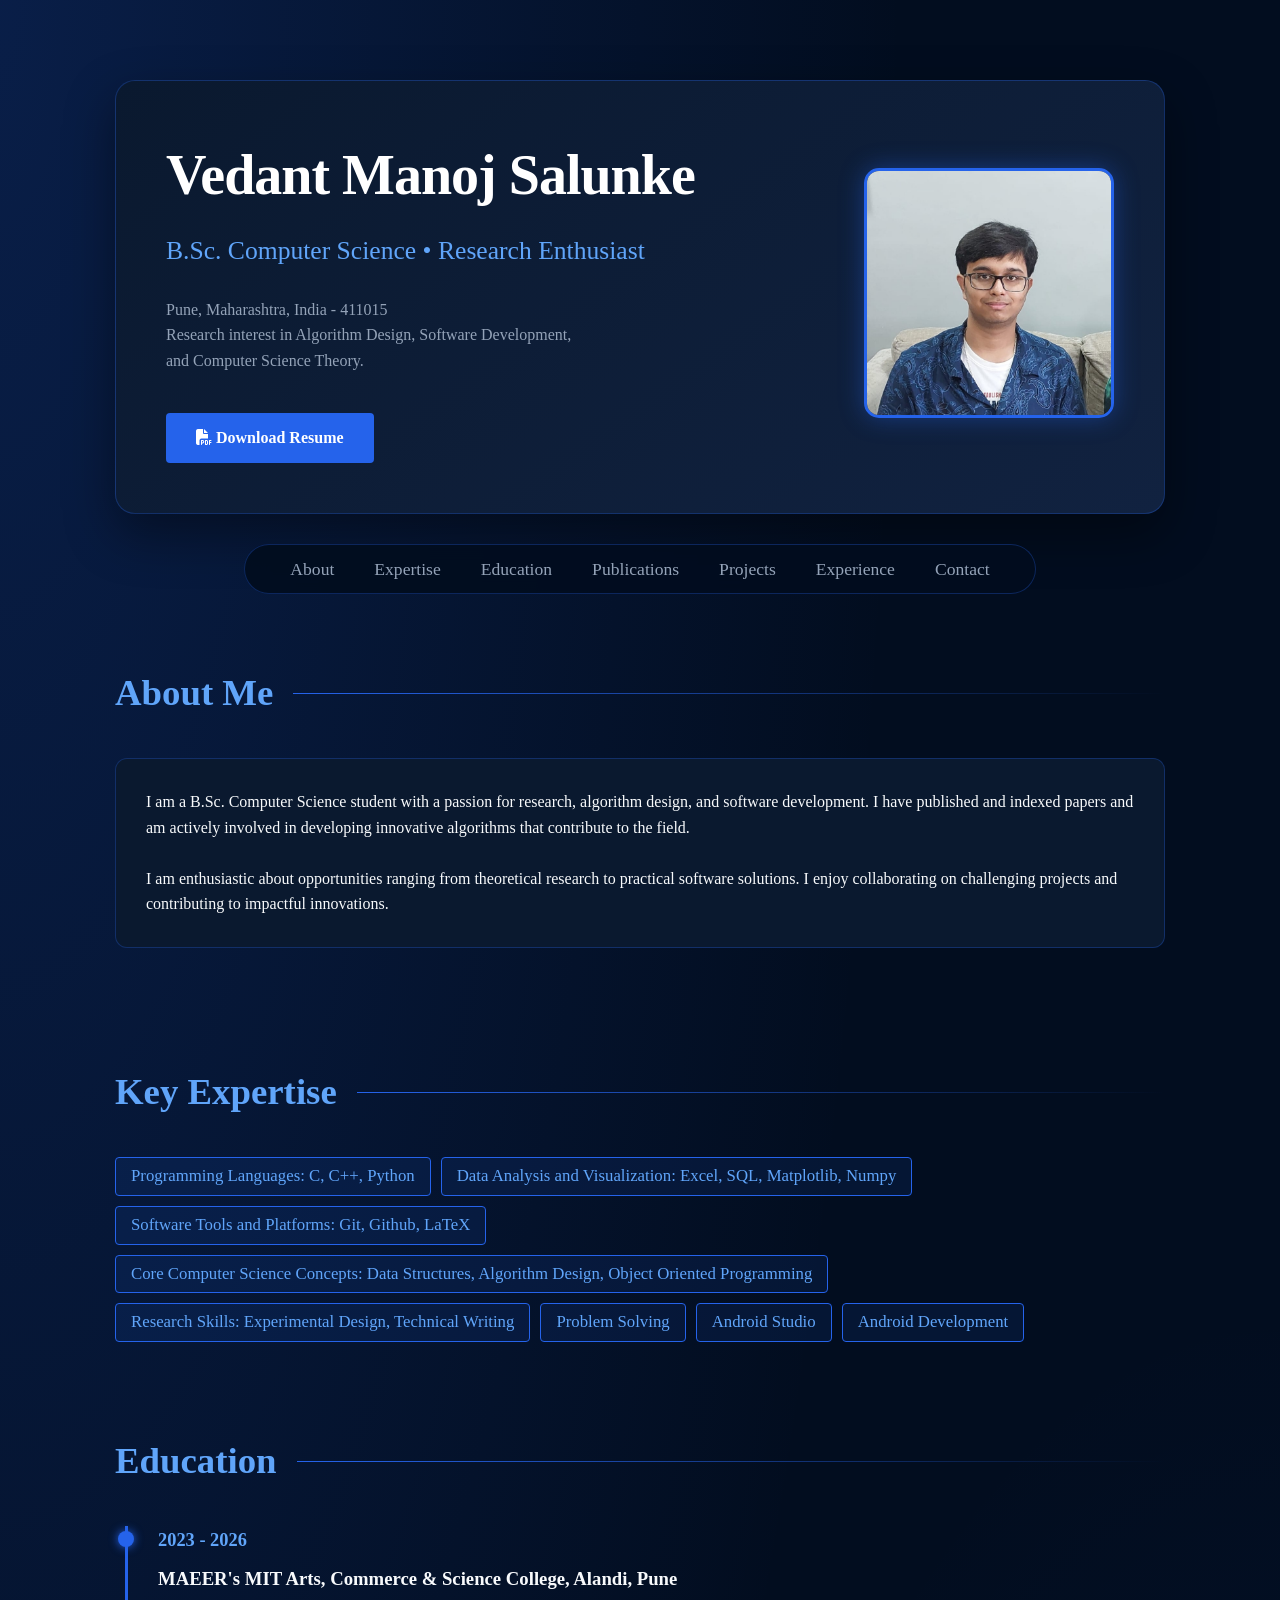
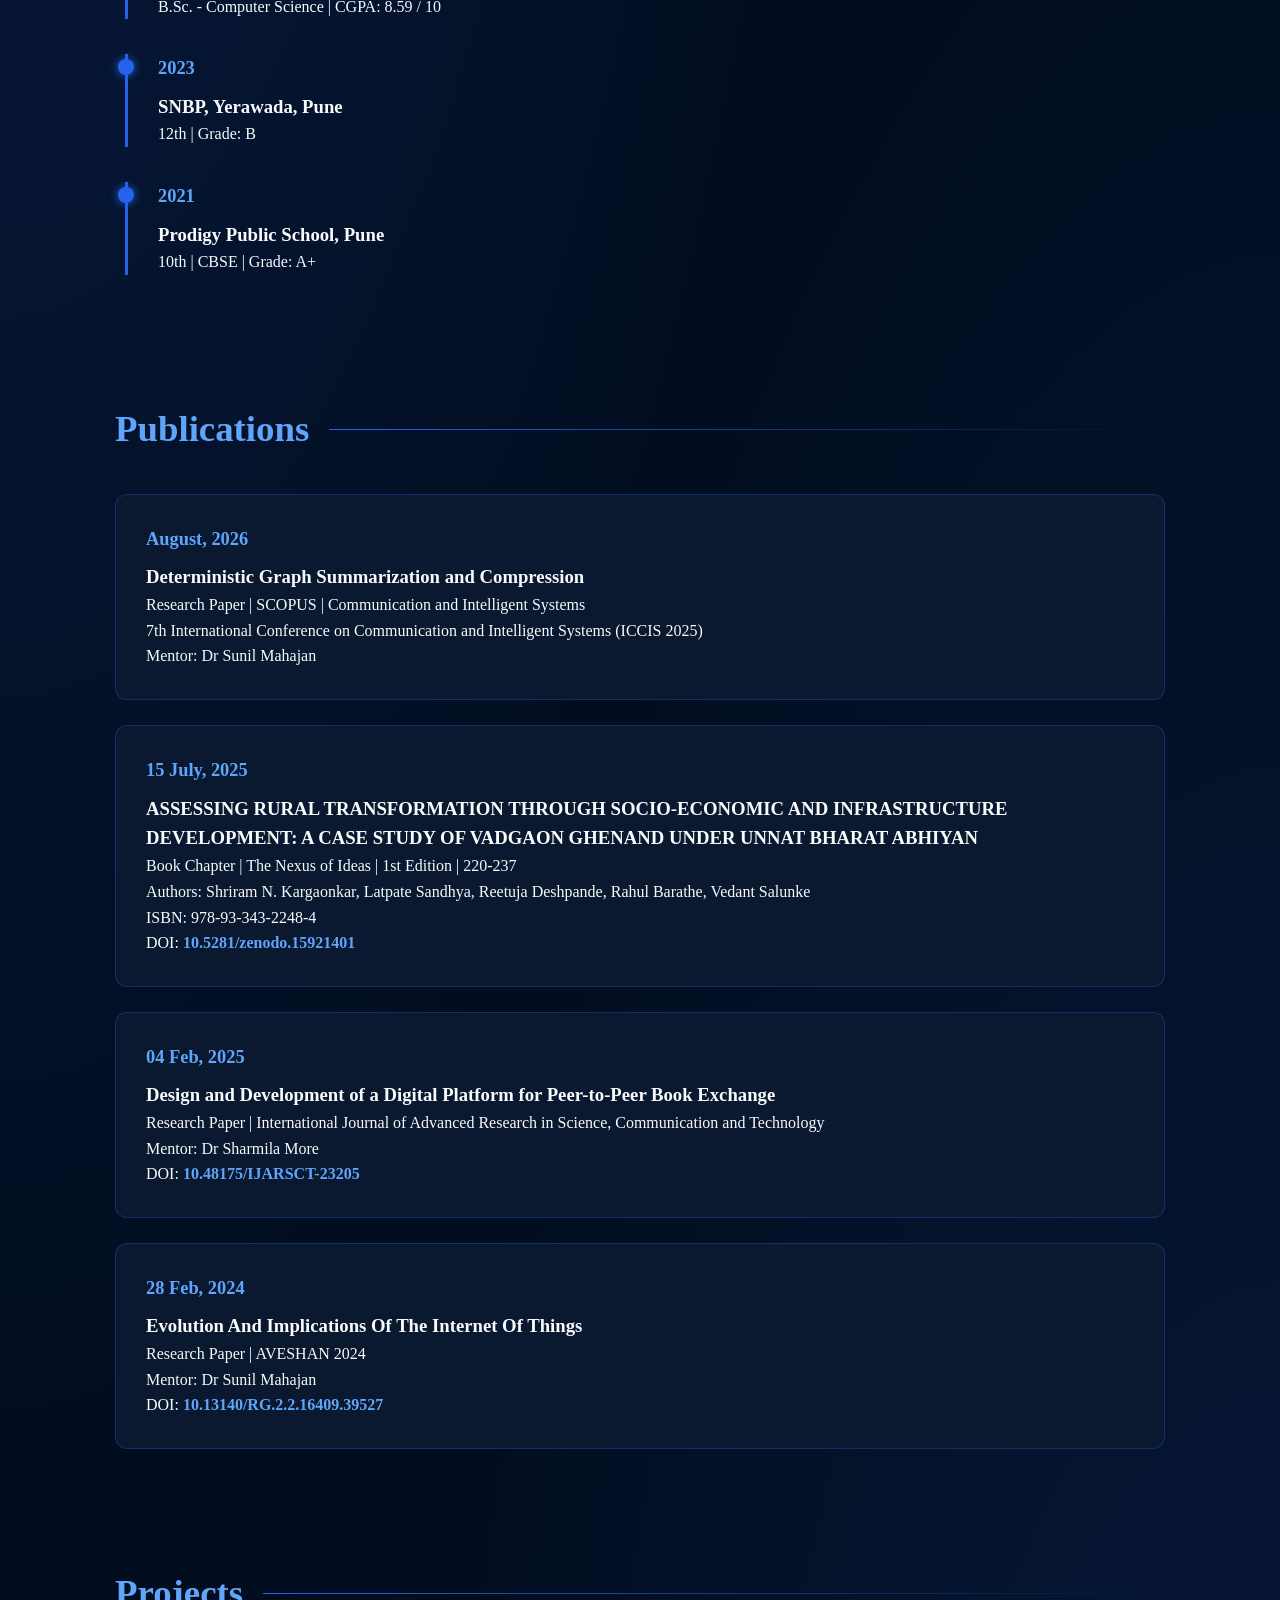
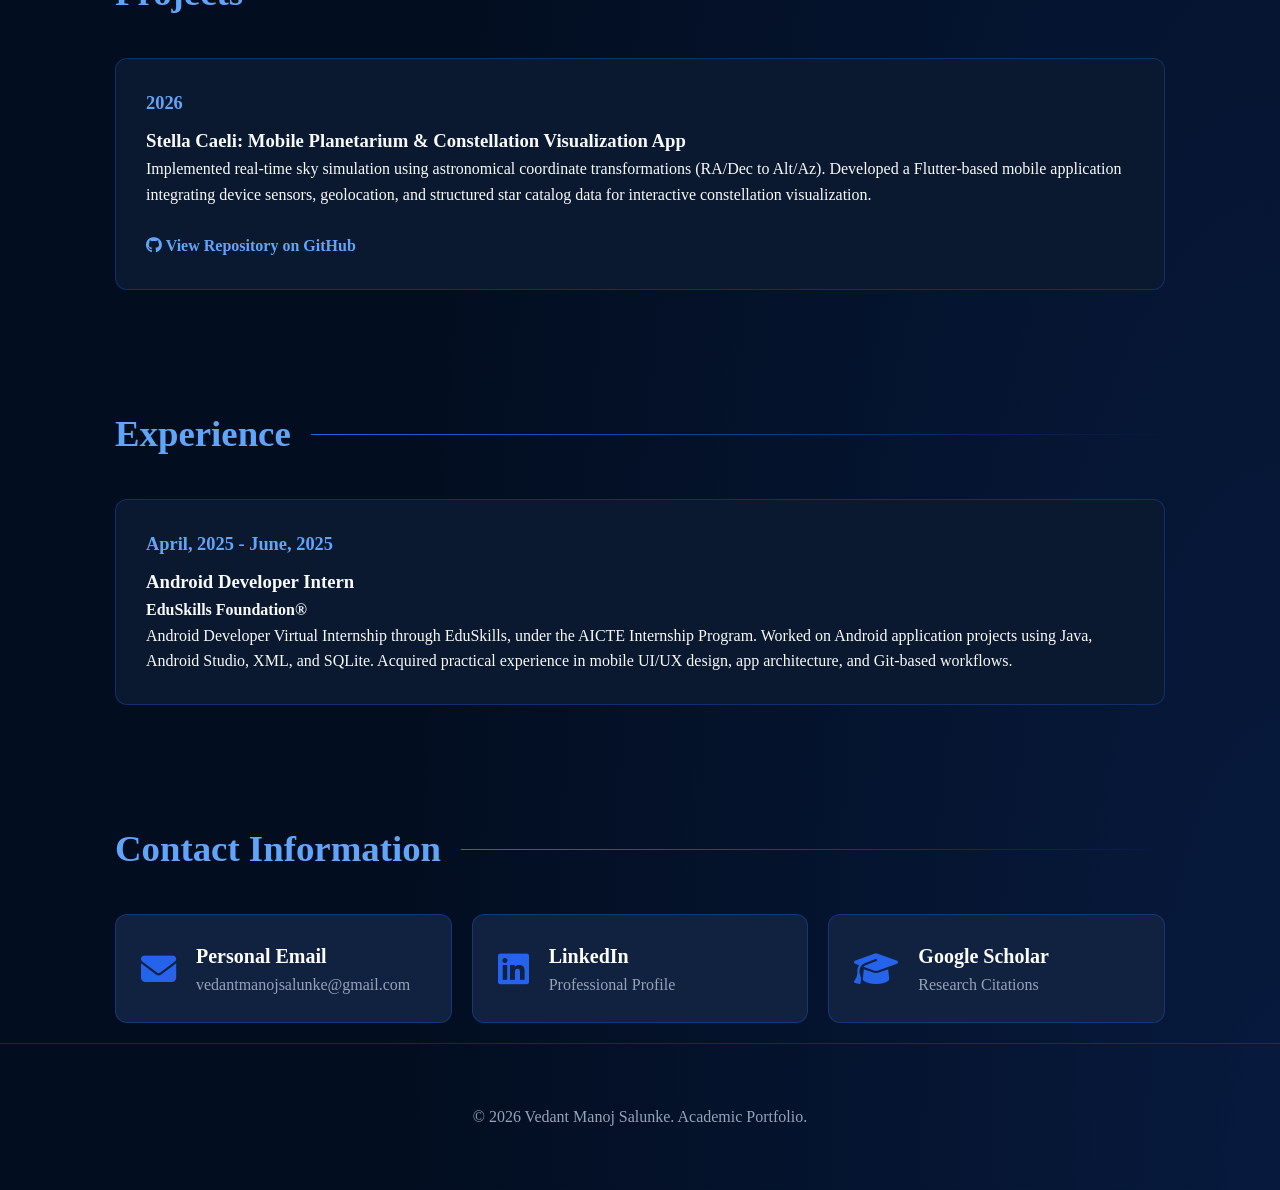
==== index.html @ 319f28e1 "Update index.html" ====
<!DOCTYPE html>
<html lang="en">
<head>
    <meta charset="UTF-8">
    <meta name="viewport" content="width=device-width, initial-scale=1.0">
    <title>Vedant Manoj Salunke - CV</title>
    <!-- Font Awesome -->
    <link rel="stylesheet" href="https://cdnjs.cloudflare.com/ajax/libs/font-awesome/6.4.0/css/all.min.css">
    <style>
        :root {
            /* Palette: Dark Blue Base with Cobalt Highlights */
            --dark-blue-base: #020d1f;
            --navy-surface: #0a192f;
            --cobalt-blue: #2563eb;
            --electric-blue: #60a5fa;
            --glass-border: rgba(37, 99, 235, 0.3);
            --text-light: #f8fafc;
            --text-dim: #94a3b8;
        }

        * {
            margin: 0;
            padding: 0;
            box-sizing: border-box;
            scroll-behavior: smooth;
        }

        body {
            background-color: var(--dark-blue-base);
            background-image: 
                radial-gradient(at 0% 0%, rgba(37, 99, 235, 0.2) 0px, transparent 50%),
                radial-gradient(at 100% 100%, rgba(37, 99, 235, 0.15) 0px, transparent 50%);
            color: var(--text-light);
            /* Times New Roman as requested */
            font-family: 'Times New Roman', Times, serif;
            line-height: 1.6;
        }

        .container {
            max-width: 1100px;
            margin: 0 auto;
            padding: 0 25px;
        }

        /* --- Header Section --- */
        header {
            padding: 80px 0 60px;
        }

        .header-content {
            display: flex;
            justify-content: space-between;
            align-items: center;
            gap: 40px;
            background: linear-gradient(145deg, #0a192f, #112240);
            padding: 50px;
            border-radius: 20px;
            border: 1px solid var(--glass-border);
            box-shadow: 0 20px 50px rgba(0, 0, 0, 0.4);
        }

        .profile-info { flex: 1.5; }
        
        /* Photo to the Right */
        .profile-photo { flex: 1; text-align: right; }

        .profile-photo img {
            width: 250px;
            height: 250px;
            border-radius: 15px;
            object-fit: cover;
            border: 3px solid var(--cobalt-blue);
            box-shadow: 0 0 25px rgba(37, 99, 235, 0.4);
            transition: transform 0.4s ease;
        }

        .profile-photo:hover img {
            transform: scale(1.03);
            border-color: var(--electric-blue);
        }

        h1 {
            font-size: 3.5rem;
            margin-bottom: 10px;
            color: #fff;
            letter-spacing: -1px;
        }

        .tagline {
            font-size: 1.6rem;
            color: var(--electric-blue);
            margin-bottom: 25px;
        }

        /* --- Navigation --- */
        nav {
            position: sticky;
            top: 20px;
            z-index: 1000;
            text-align: center;
            margin-top: -30px;
        }

        nav ul {
            display: inline-flex;
            background: rgba(2, 13, 31, 0.95);
            backdrop-filter: blur(12px);
            padding: 10px 30px;
            border-radius: 50px;
            list-style: none;
            gap: 10px;
            border: 1px solid var(--glass-border);
        }

        nav ul li a {
            text-decoration: none;
            color: var(--text-dim);
            padding: 8px 15px;
            border-radius: 25px;
            font-size: 1.1rem;
            transition: 0.3s;
        }

        nav ul li a:hover, nav ul li a.active {
            color: white;
            background: var(--cobalt-blue);
        }

        /* --- Sections --- */
        section {
            padding: 70px 0 20px;
        }

        h2 {
            font-size: 2.3rem;
            margin-bottom: 35px;
            color: var(--electric-blue);
            display: flex;
            align-items: center;
            gap: 20px;
        }

        h2::after {
            content: "";
            height: 1px;
            background: linear-gradient(to right, var(--cobalt-blue), transparent);
            flex-grow: 1;
        }

        .card {
            background: var(--navy-surface);
            border: 1px solid var(--glass-border);
            padding: 30px;
            border-radius: 12px;
            margin-bottom: 25px;
            transition: 0.3s;
        }

        .card:hover {
            border-color: var(--electric-blue);
            background: #112240;
        }

        /* --- Skill Chips --- */
        .skills-grid {
            display: flex;
            flex-wrap: wrap;
            gap: 10px;
        }

        .skill-chip {
            background: rgba(37, 99, 235, 0.1);
            border: 1px solid var(--cobalt-blue);
            color: var(--electric-blue);
            padding: 5px 15px;
            border-radius: 4px;
            font-size: 1.05rem;
        }

        /* --- Education/Experience --- */
        .timeline-item {
            border-left: 3px solid var(--cobalt-blue);
            margin-left: 10px;
            padding-left: 30px;
            position: relative;
            margin-bottom: 35px;
        }

        .timeline-item::before {
            content: "";
            position: absolute;
            left: -10px;
            top: 5px;
            width: 16px;
            height: 16px;
            background: var(--cobalt-blue);
            border-radius: 50%;
            box-shadow: 0 0 10px var(--cobalt-blue);
        }

        .date-badge {
            color: var(--electric-blue);
            font-weight: bold;
            font-size: 1.15rem;
            margin-bottom: 8px;
            display: block;
        }

        /* --- Contact Blocks --- */
        .contact-grid {
            display: grid;
            grid-template-columns: repeat(auto-fit, minmax(300px, 1fr));
            gap: 20px;
            margin-top: 20px;
        }

        .contact-card {
            background: #112240;
            border: 1px solid var(--glass-border);
            padding: 25px;
            border-radius: 12px;
            display: flex;
            align-items: center;
            gap: 20px;
            text-decoration: none;
            transition: 0.3s;
        }

        .contact-card:hover {
            transform: translateY(-5px);
            border-color: var(--electric-blue);
            background: #1d2d50;
            box-shadow: 0 10px 20px rgba(0,0,0,0.3);
        }

        .contact-card i {
            font-size: 2.2rem;
            color: var(--cobalt-blue);
        }

        .contact-card strong {
            display: block;
            color: #fff;
            font-size: 1.25rem;
        }

        .contact-card span {
            color: var(--text-dim);
            font-size: 1rem;
        }

        .download-btn {
            background: var(--cobalt-blue);
            color: white;
            padding: 12px 30px;
            text-decoration: none;
            font-weight: bold;
            border-radius: 4px;
            display: inline-block;
            margin-top: 20px;
            transition: 0.3s;
        }

        .download-btn:hover {
            background: var(--electric-blue);
            transform: translateY(-2px);
        }

        .link-text {
            color: var(--electric-blue);
            text-decoration: none;
            font-weight: bold;
        }

        .link-text:hover { text-decoration: underline; }

        @media (max-width: 850px) {
            .header-content { flex-direction: column; text-align: center; padding: 30px; }
            .profile-photo { text-align: center; order: -1; }
            h1 { font-size: 2.8rem; }
            nav ul { flex-wrap: wrap; justify-content: center; border-radius: 20px; }
        }
    </style>
</head>
<body>

    <div class="container">
        <header id="top">
            <div class="header-content">
                <div class="profile-info">
                    <h1>Vedant Manoj Salunke</h1>
                    <p class="tagline">B.Sc. Computer Science • Research Enthusiast</p>
                    <p style="color: var(--text-dim); margin-bottom: 20px;">
                        Pune, Maharashtra, India - 411015<br>
                        Research interest in Algorithm Design, Software Development, <br>
                        and Computer Science Theory.
                    </p>
                    <a href="MyResume.pdf" class="download-btn" download>
                        <i class="fa-solid fa-file-pdf"></i> Download Resume
                    </a>
                </div>
                <div class="profile-photo">
                    <img src="profile.jpg" alt="Vedant Manoj Salunke">
                </div>
            </div>
        </header>
    </div>

    <nav>
        <ul>
            <li><a href="#about">About</a></li>
            <li><a href="#expertise">Expertise</a></li>
            <li><a href="#education">Education</a></li>
            <li><a href="#publications">Publications</a></li>
            <li><a href="#projects">Projects</a></li>
            <li><a href="#experience">Experience</a></li>
            <li><a href="#contact">Contact</a></li>
        </ul>
    </nav>

    <div class="container">
        <!-- About -->
        <section id="about">
            <h2>About Me</h2>
            <div class="card">
                <p>I am a B.Sc. Computer Science student with a passion for research, algorithm design, and software development. I have published and indexed papers and am actively involved in developing innovative algorithms that contribute to the field.</p> 
                <br>
                <p>I am enthusiastic about opportunities ranging from theoretical research to practical software solutions. I enjoy collaborating on challenging projects and contributing to impactful innovations.</p>
            </div>
        </section>

        <!-- Expertise -->
        <section id="expertise">
            <h2>Key Expertise</h2>
            <div class="skills-grid">
                <span class="skill-chip">Programming Languages: C, C++, Python</span>
                <span class="skill-chip">Data Analysis and Visualization: Excel, SQL, Matplotlib, Numpy</span>
                <span class="skill-chip">Software Tools and Platforms: Git, Github, LaTeX</span>
                <span class="skill-chip">Core Computer Science Concepts: Data Structures, Algorithm Design, Object Oriented Programming</span>
                <span class="skill-chip">Research Skills: Experimental Design, Technical Writing</span>
                <span class="skill-chip">Problem Solving</span>
                <span class="skill-chip">Android Studio</span>
                <span class="skill-chip">Android Development</span>
            </div>
        </section>

        <!-- Education -->
        <section id="education">
            <h2>Education</h2>
            <div class="timeline-item">
                <span class="date-badge">2023 - 2026</span>
                <h3>MAEER's MIT Arts, Commerce & Science College, Alandi, Pune</h3>
                <p>B.Sc. - Computer Science | CGPA: 8.59 / 10</p>
            </div>
            <div class="timeline-item">
                <span class="date-badge">2023</span>
                <h3>SNBP, Yerawada, Pune</h3>
                <p>12th | Grade: B</p>
            </div>
            <div class="timeline-item">
                <span class="date-badge">2021</span>
                <h3>Prodigy Public School, Pune</h3>
                <p>10th | CBSE | Grade: A+</p>
            </div>
        </section>

        <!-- Publications -->
        <section id="publications">
            <h2>Publications</h2>
            <div class="card">
                <span class="date-badge">August, 2026</span>
                <h3>Deterministic Graph Summarization and Compression</h3>
                <p>Research Paper | SCOPUS | Communication and Intelligent Systems</p>
                <p>7th International Conference on Communication and Intelligent Systems (ICCIS 2025)</p>
                <p>Mentor: Dr Sunil Mahajan</p>
            </div>

            <div class="card">
                <span class="date-badge">15 July, 2025</span>
                <h3>ASSESSING RURAL TRANSFORMATION THROUGH SOCIO-ECONOMIC AND INFRASTRUCTURE DEVELOPMENT: A CASE STUDY OF VADGAON GHENAND UNDER UNNAT BHARAT ABHIYAN</h3>
                <p>Book Chapter | The Nexus of Ideas | 1st Edition | 220-237</p> 
                <p>Authors: Shriram N. Kargaonkar, Latpate Sandhya, Reetuja Deshpande, Rahul Barathe, Vedant Salunke</p>
                <p>ISBN: 978-93-343-2248-4</p>
                <p>DOI: <a href="https://zenodo.org/records/15921401" class="link-text">10.5281/zenodo.15921401</a></p>
            </div>

            <div class="card">
                <span class="date-badge">04 Feb, 2025</span>
                <h3>Design and Development of a Digital Platform for Peer-to-Peer Book Exchange</h3>
                <p>Research Paper | International Journal of Advanced Research in Science, Communication and Technology</p>
                <p>Mentor: Dr Sharmila More</p>
                <p>DOI: <a href="https://ijarsct.co.in/Paper23205.pdf" class="link-text">10.48175/IJARSCT-23205</a></p>
            </div>

            <div class="card">
                <span class="date-badge">28 Feb, 2024</span>
                <h3>Evolution And Implications Of The Internet Of Things</h3>
                <p>Research Paper | AVESHAN 2024</p> 
                <p>Mentor: Dr Sunil Mahajan</p>
                <p>DOI: <a href="https://doi.org/10.13140/RG.2.2.16409.39527" class="link-text" target="_blank">10.13140/RG.2.2.16409.39527</a></p>
            </div>
        </section>

        <!-- Projects -->
        <section id="projects">
            <h2>Projects</h2>
            <div class="card">
                <span class="date-badge">2026</span>
                <h3>Stella Caeli: Mobile Planetarium & Constellation Visualization App</h3>
                <p>Implemented real-time sky simulation using astronomical coordinate transformations (RA/Dec to Alt/Az). Developed a Flutter-based mobile application integrating device sensors, geolocation, and structured star catalog data for interactive constellation visualization.</p>
                <br>
                <a href="https://github.com/vedantms/stella_caeli/" class="link-text"><i class="fa-brands fa-github"></i> View Repository on GitHub</a>
            </div>
        </section>

        <!-- Experience -->
        <section id="experience">
            <h2>Experience</h2>
            <div class="card">
                <span class="date-badge">April, 2025 - June, 2025</span>
                <h3>Android Developer Intern</h3>
                <p><strong>EduSkills Foundation®</strong></p>
                <p>Android Developer Virtual Internship through EduSkills, under the AICTE Internship Program. Worked on Android application projects using Java, Android Studio, XML, and SQLite. Acquired practical experience in mobile UI/UX design, app architecture, and Git-based workflows.</p>
            </div>
        </section>

        <!-- Contact Blocks -->
        <section id="contact">
            <h2>Contact Information</h2>
            <div class="contact-grid">
                <a href="mailto:vedantmanojsalunke@gmail.com" class="contact-card">
                    <i class="fa-solid fa-envelope"></i>
                    <div>
                        <strong>Personal Email</strong>
                        <span>vedantmanojsalunke@gmail.com</span>
                    </div>
                </a>
                <a href="https://www.linkedin.com/public-profile/settings?lipi=urn%3Ali%3Apage%3Ad_flagship3_profile_self_edit_contact-info%3BxmWntUBGQhCq5uwYI2y6HQ%3D%3D" target="_blank" class="contact-card">
                    <i class="fa-brands fa-linkedin"></i>
                    <div>
                        <strong>LinkedIn</strong>
                        <span>Professional Profile</span>
                    </div>
                </a>
                <a href="https://scholar.google.com/citations?hl=en&user=ffXxv1EAAAAJ" target="_blank" class="contact-card">
                    <i class="fa-solid fa-graduation-cap"></i>
                    <div>
                        <strong>Google Scholar</strong>
                        <span>Research Citations</span>
                    </div>
                </a>
            </div>
        </section>
    </div>

    <footer style="text-align: center; padding: 60px 0; border-top: 1px solid var(--glass-border); color: var(--text-dim);">
        <p>&copy; 2026 Vedant Manoj Salunke. Academic Portfolio.</p>
    </footer>

    <script>
        const sections = document.querySelectorAll('section, header');
        const navLinks = document.querySelectorAll('nav ul li a');
        
        window.addEventListener('scroll', () => {
            let current = '';
            sections.forEach(section => {
                const sectionTop = section.offsetTop;
                if (pageYOffset >= (sectionTop - 200)) {
                    current = section.getAttribute('id');
                }
            });
            
            navLinks.forEach(link => {
                link.classList.remove('active');
                if (link.getAttribute('href').substring(1) === current) {
                    link.classList.add('active');
                }
            });
        });
    </script>
</body>
</html>
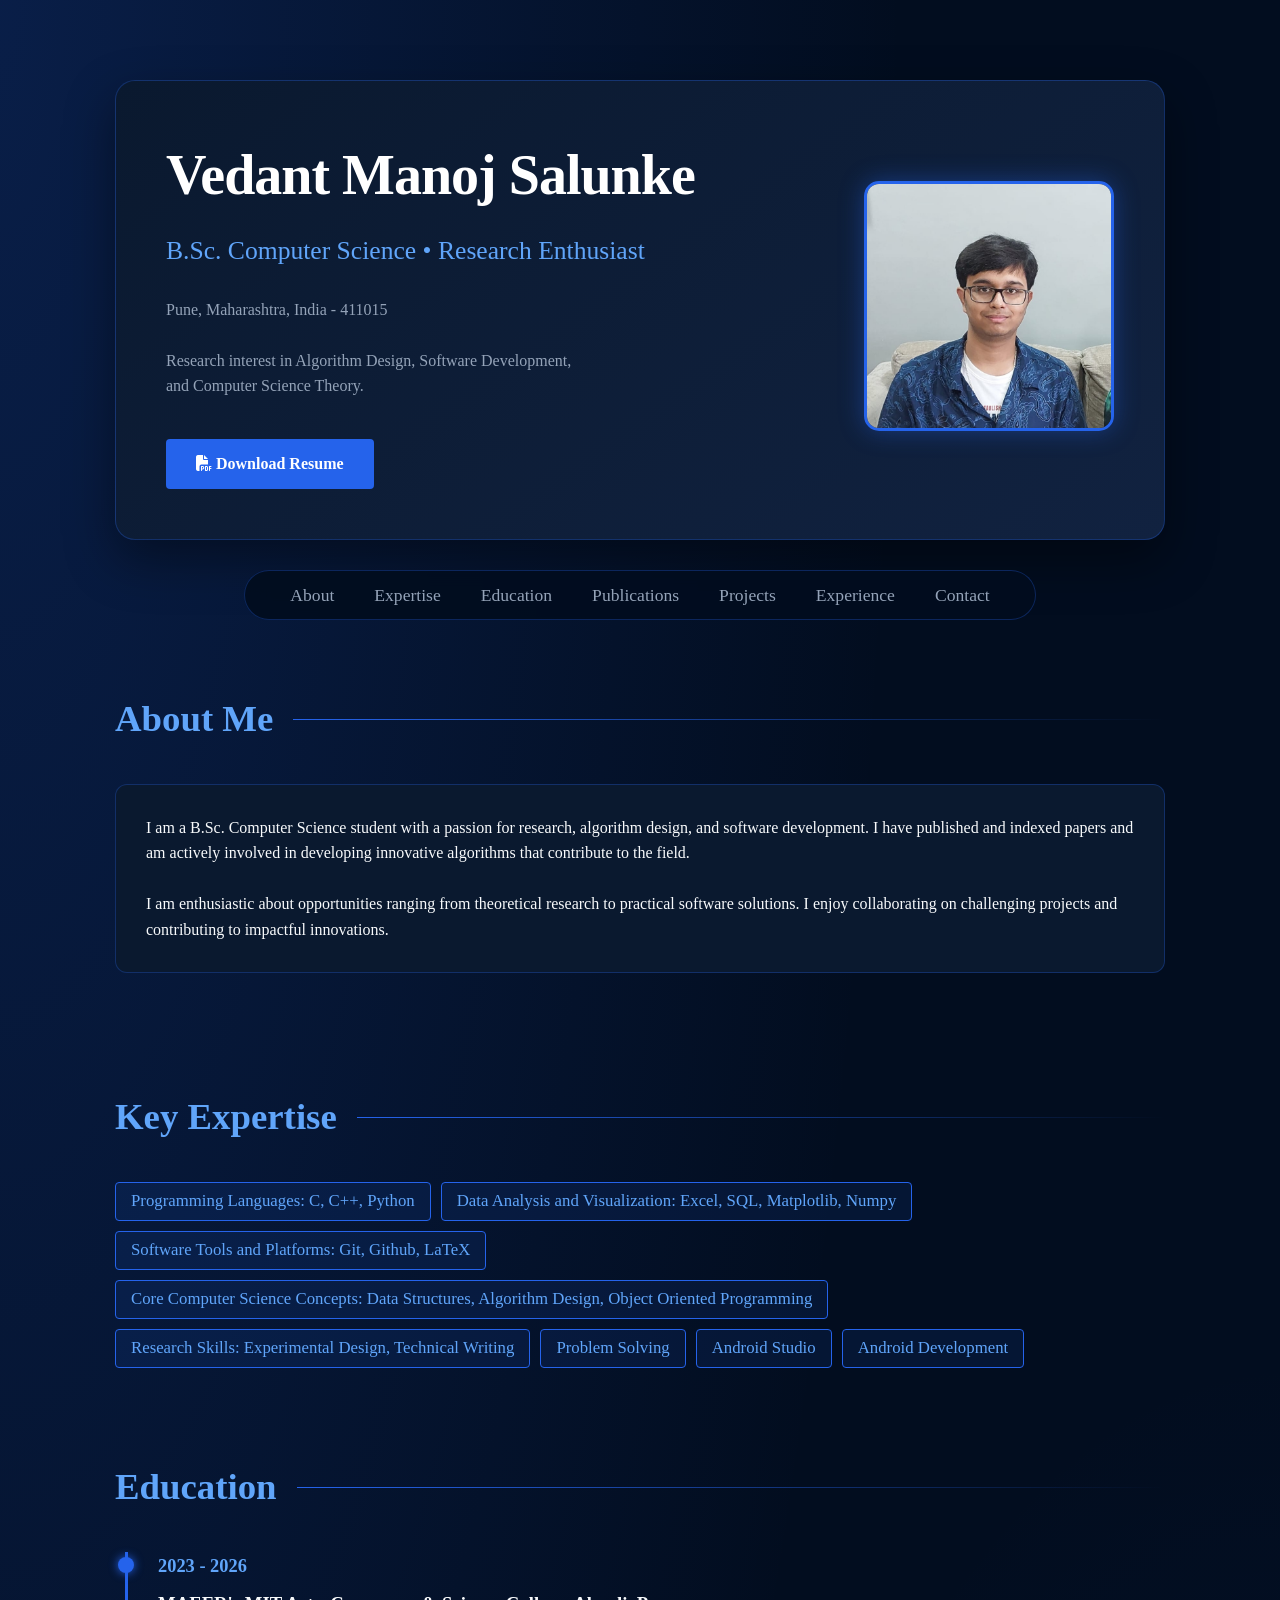
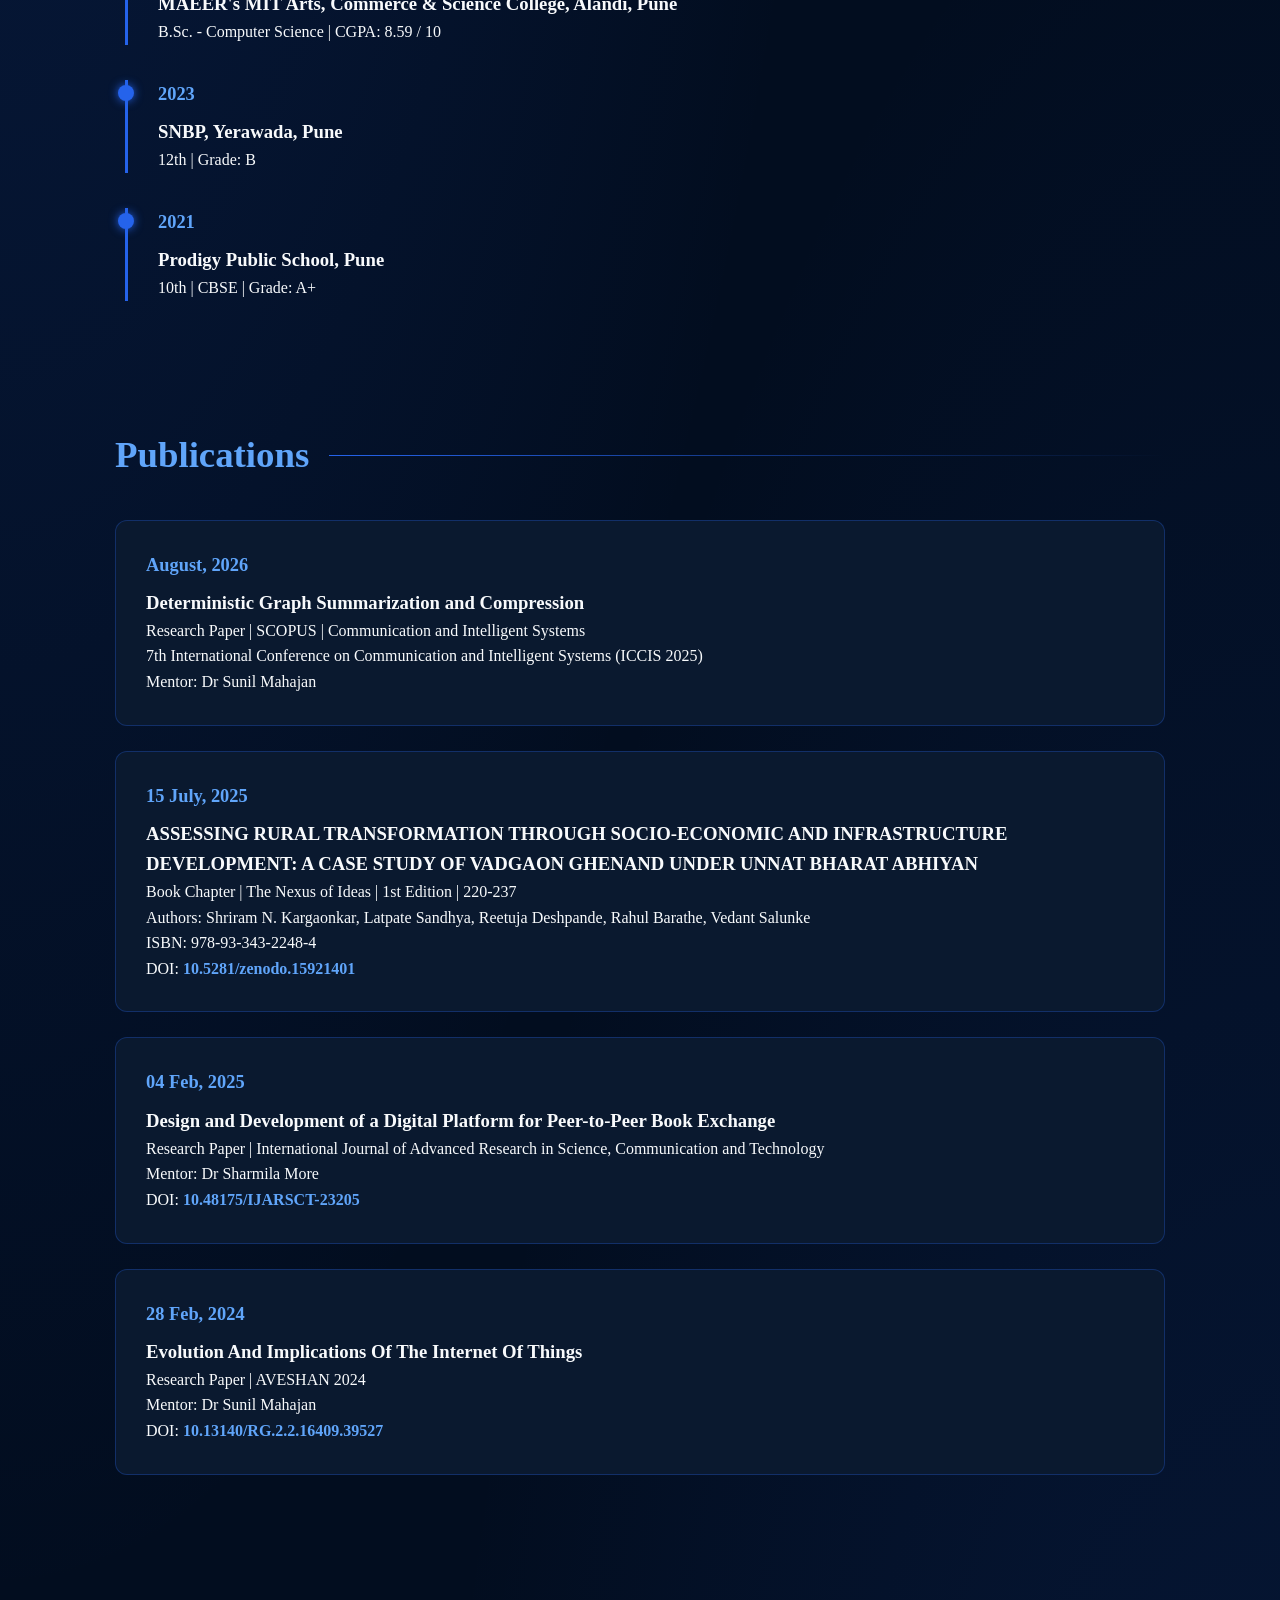
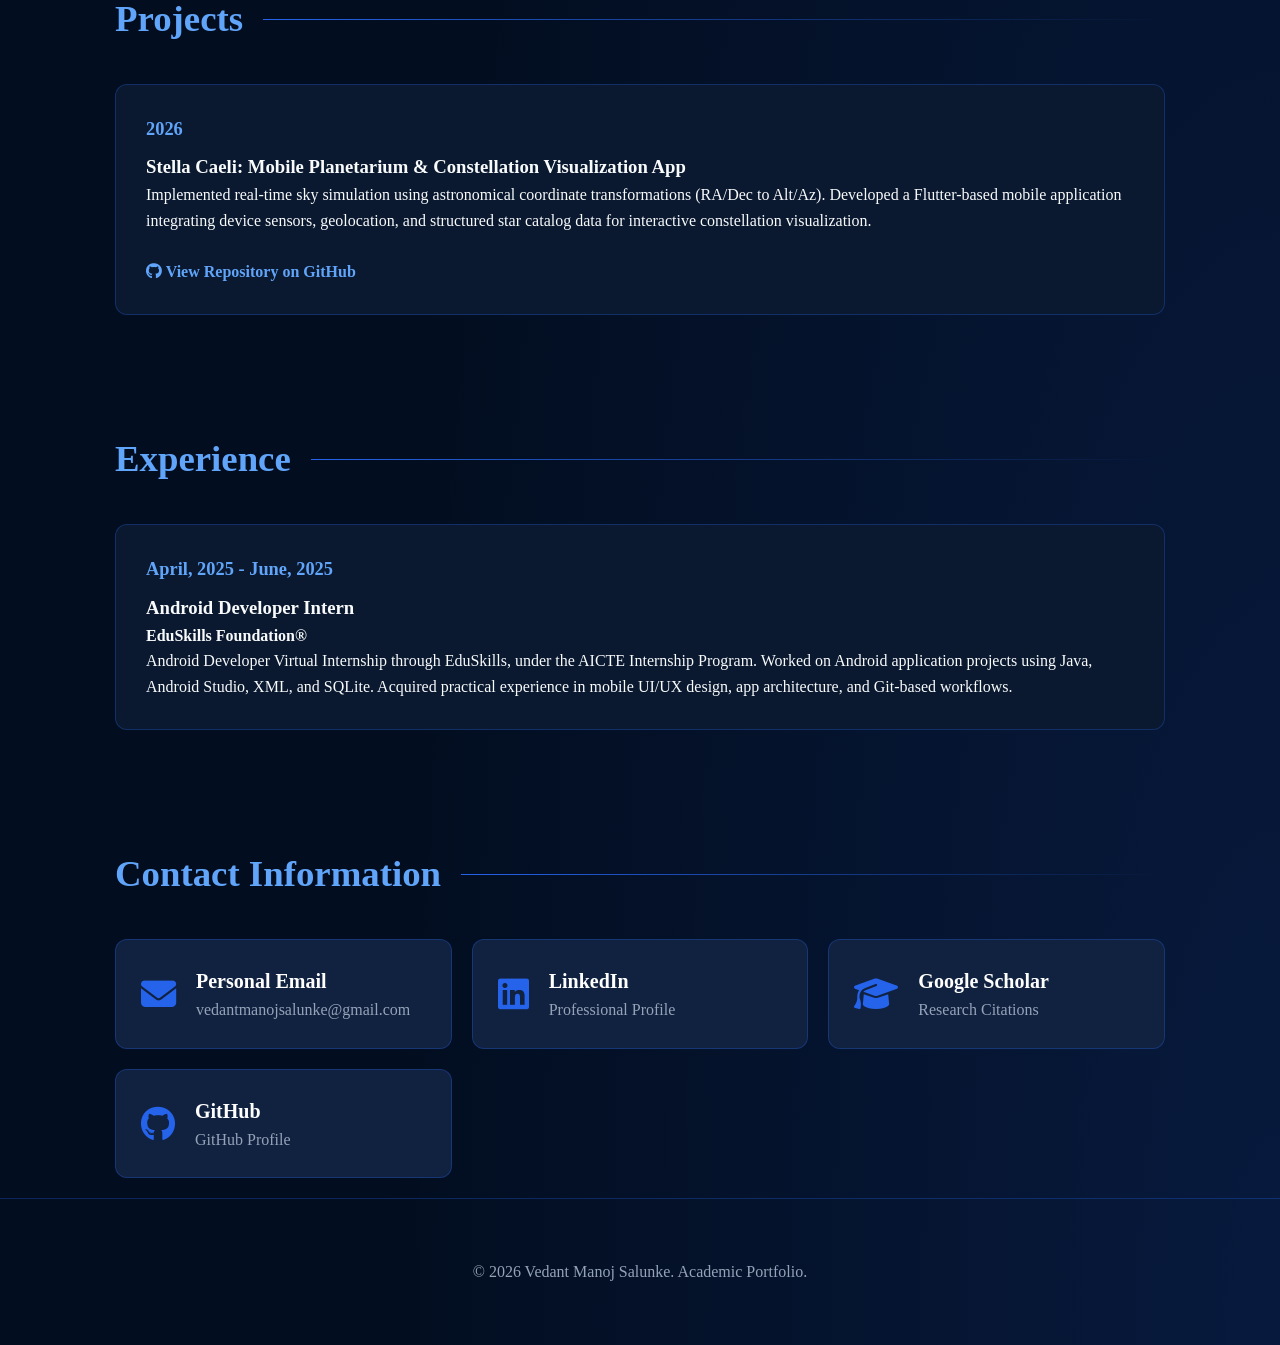
==== commit 24b78907: "Update index.html" ====
--- a/index.html
+++ b/index.html
@@ -291,7 +291,7 @@
                     <h1>Vedant Manoj Salunke</h1>
                     <p class="tagline">B.Sc. Computer Science • Research Enthusiast</p>
                     <p style="color: var(--text-dim); margin-bottom: 20px;">
-                        Pune, Maharashtra, India - 411015<br>
+                        Pune, Maharashtra, India - 411015 <br> <br>
                         Research interest in Algorithm Design, Software Development, <br>
                         and Computer Science Theory.
                     </p>
@@ -449,6 +449,13 @@
                         <span>Research Citations</span>
                     </div>
                 </a>
+                <a href="https://github.com/vedantms" target="_blank" class="contact-card">
+                    <i class="fa-brands fa-github"></i>
+                    <div>
+                        <strong>GitHub</strong>
+                        <span>GitHub Profile</span>
+                    </div>
+                </a>
             </div>
         </section>
     </div>
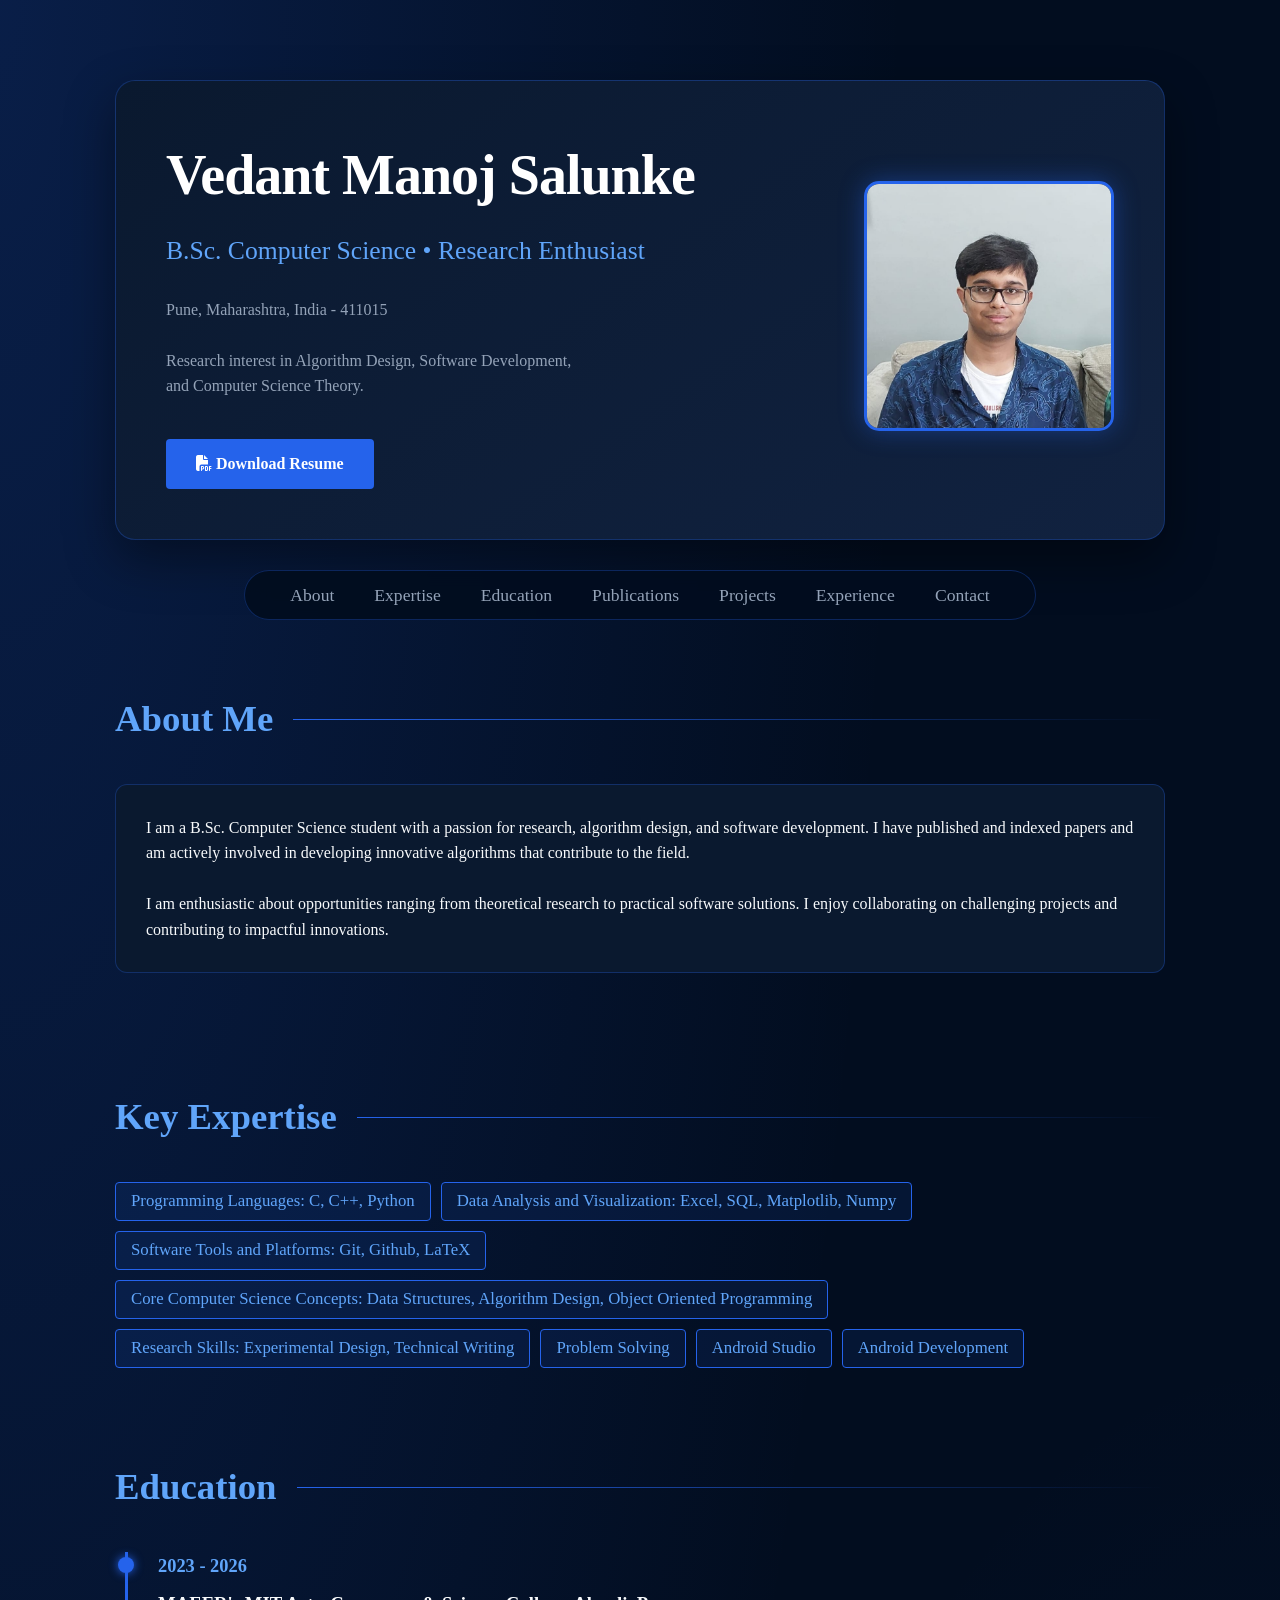
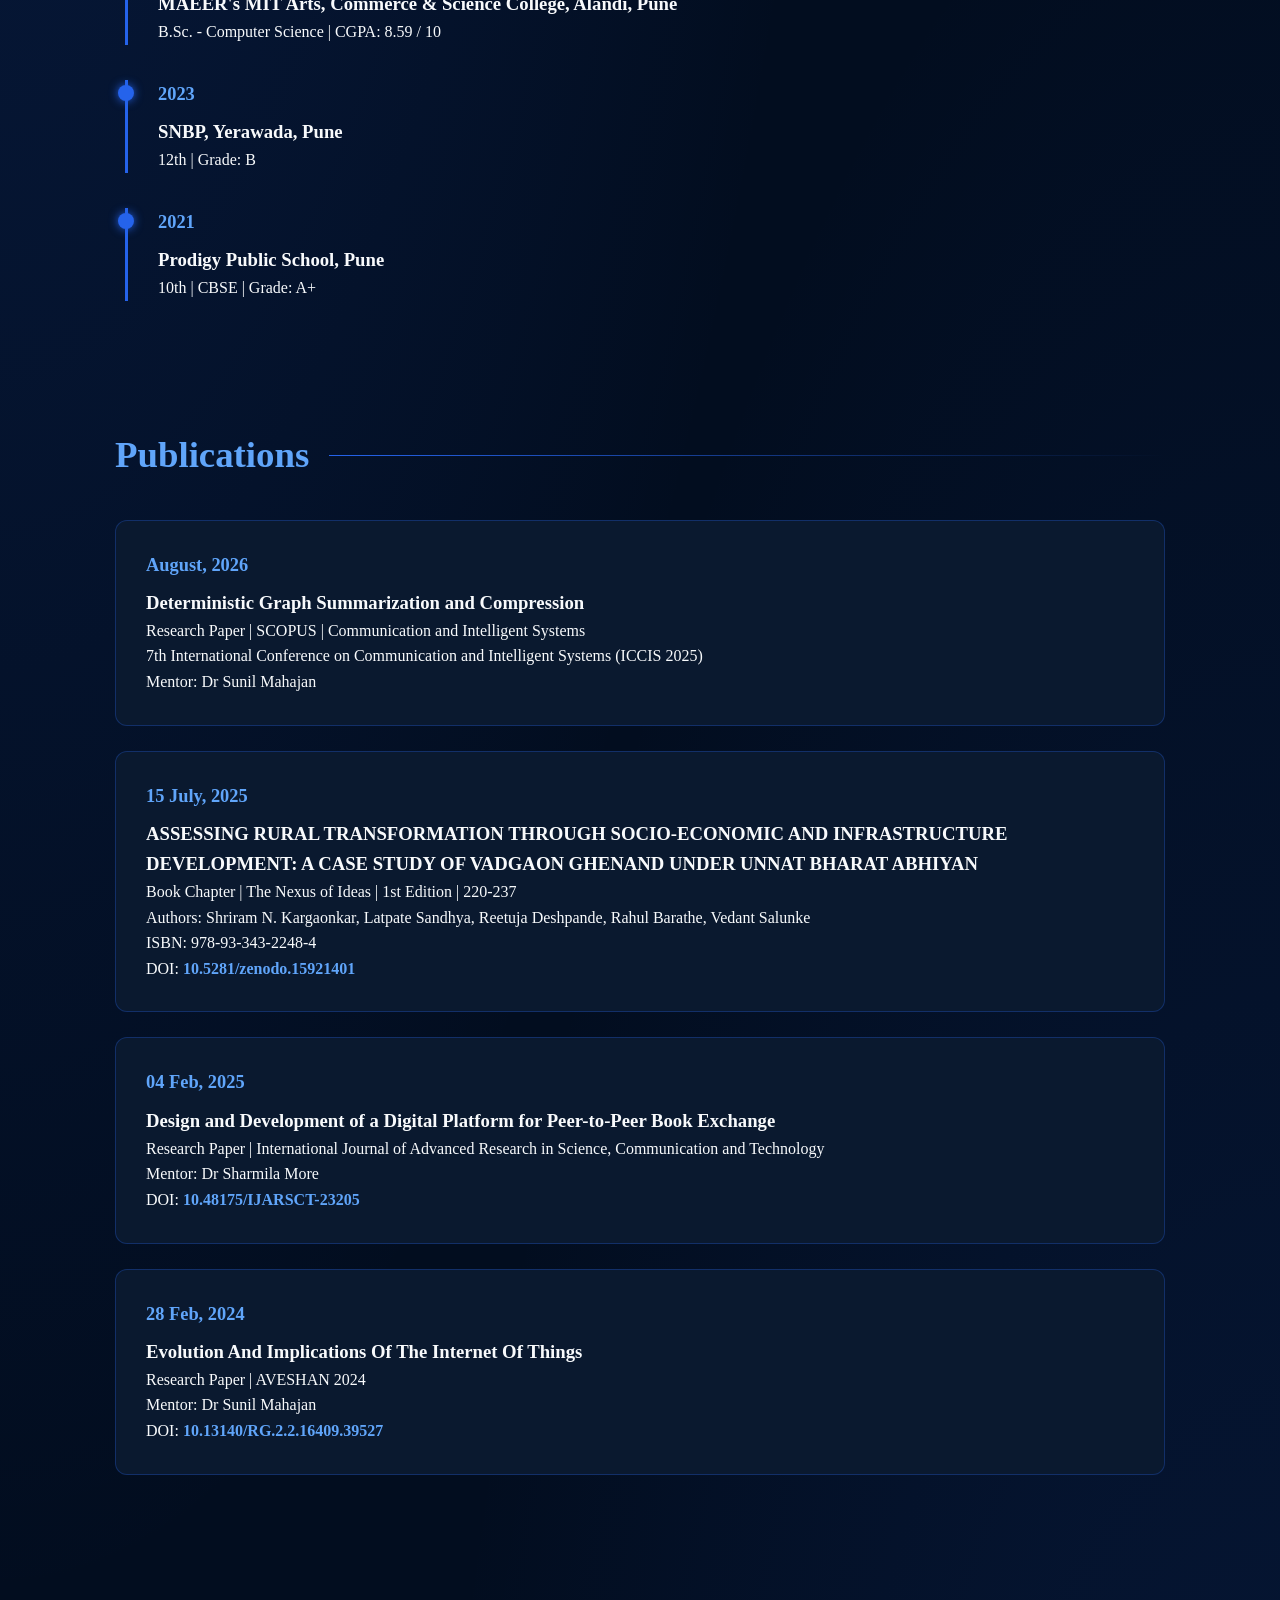
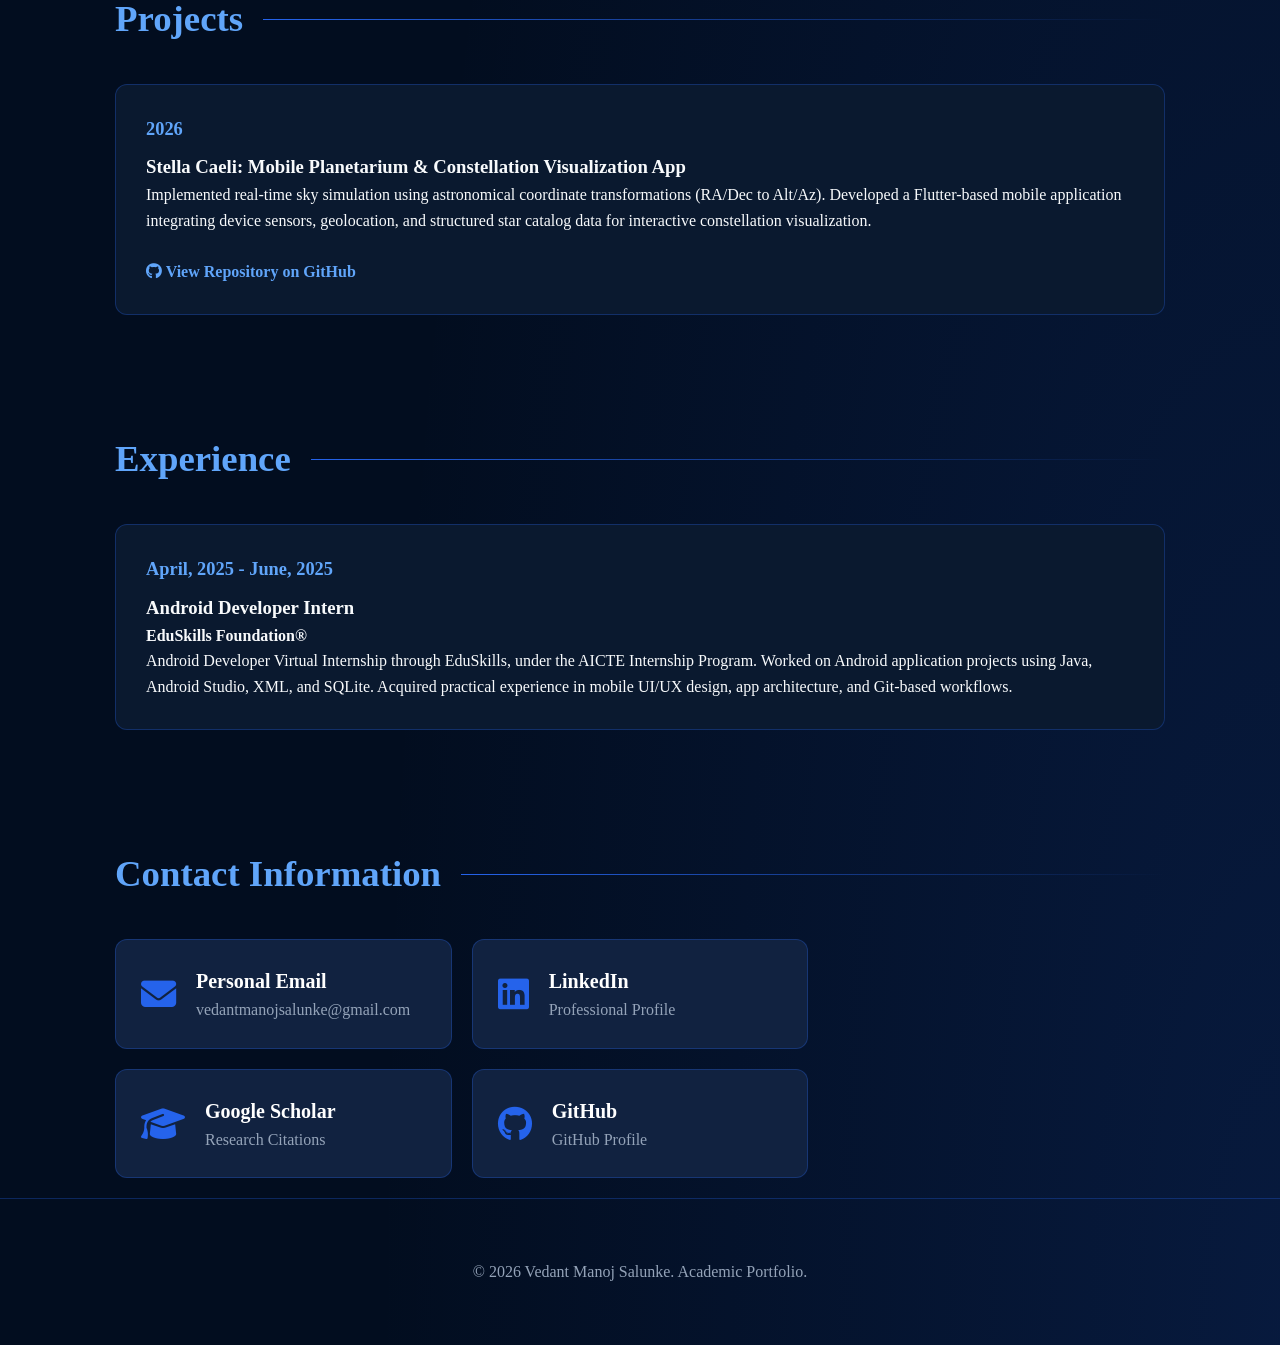
==== commit 4ff53900: "Update index.html" ====
--- a/index.html
+++ b/index.html
@@ -442,6 +442,7 @@
                         <span>Professional Profile</span>
                     </div>
                 </a>
+                <br>
                 <a href="https://scholar.google.com/citations?hl=en&user=ffXxv1EAAAAJ" target="_blank" class="contact-card">
                     <i class="fa-solid fa-graduation-cap"></i>
                     <div>
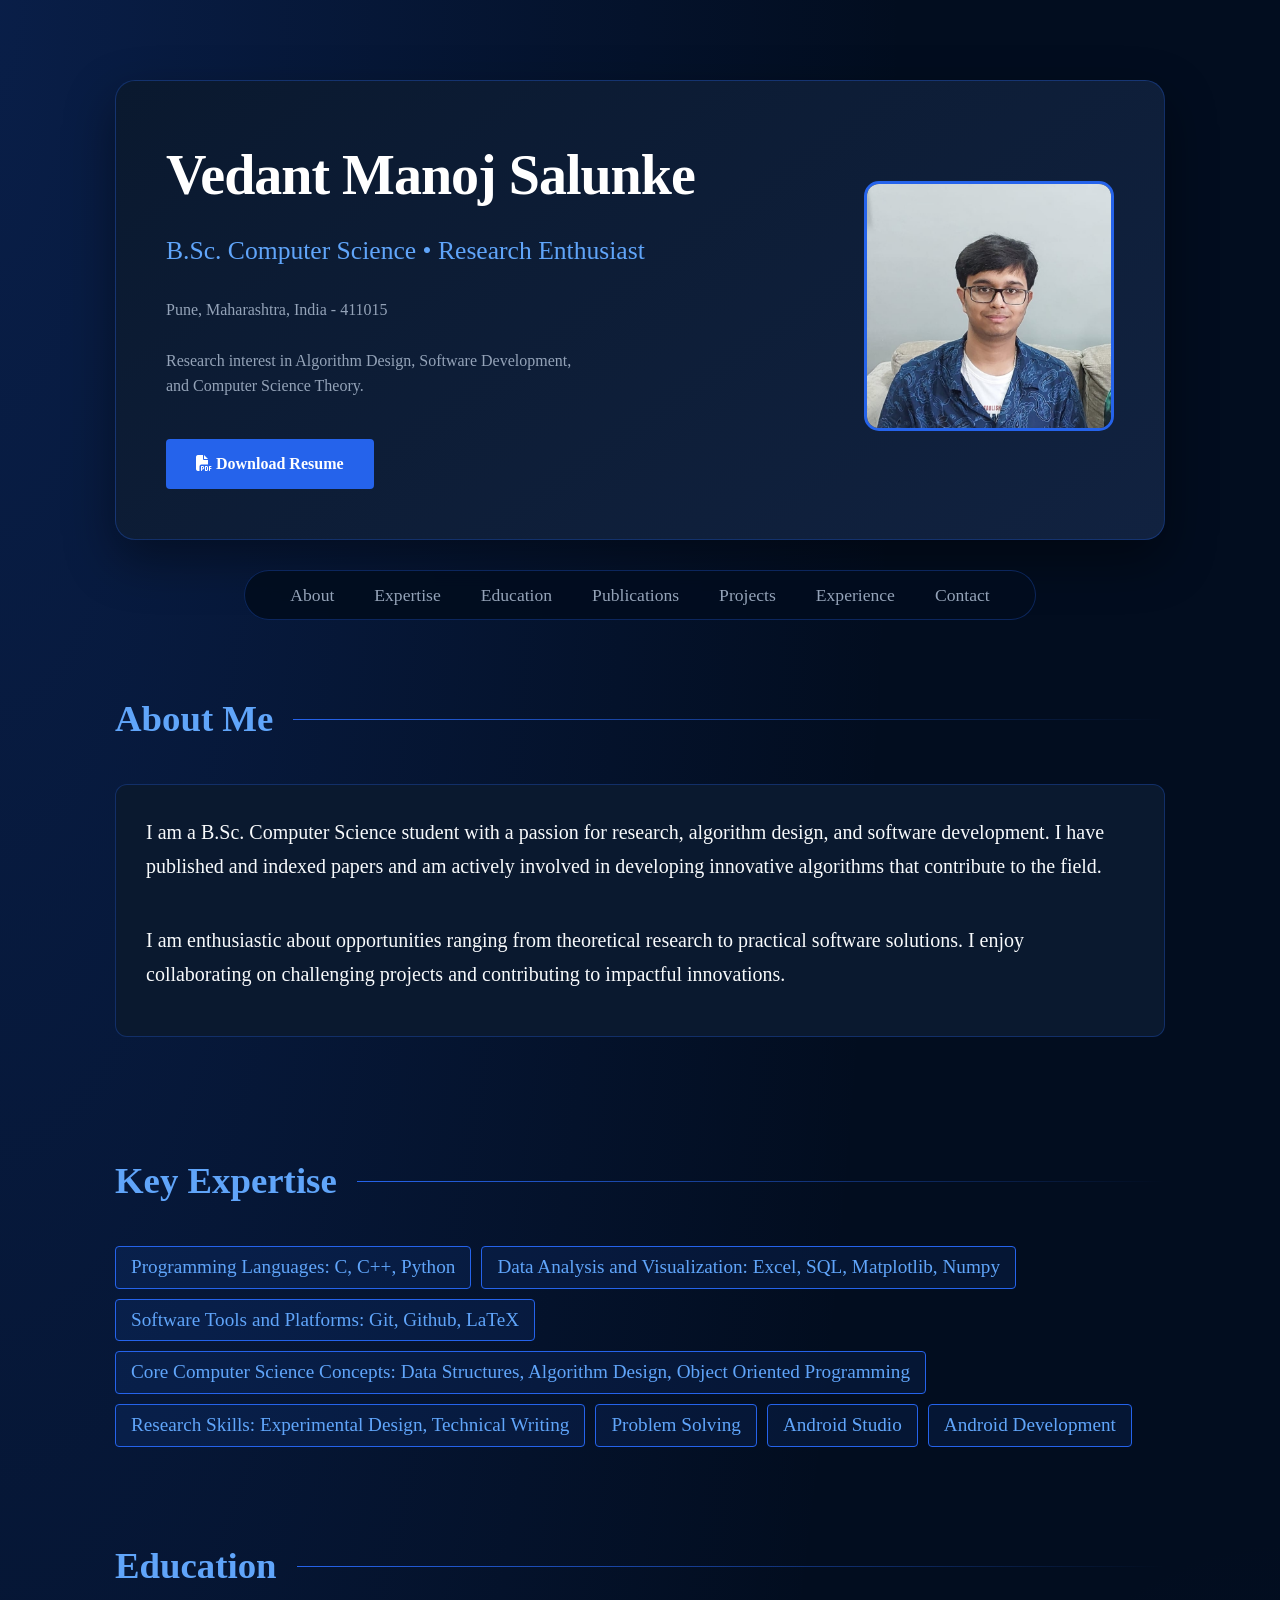
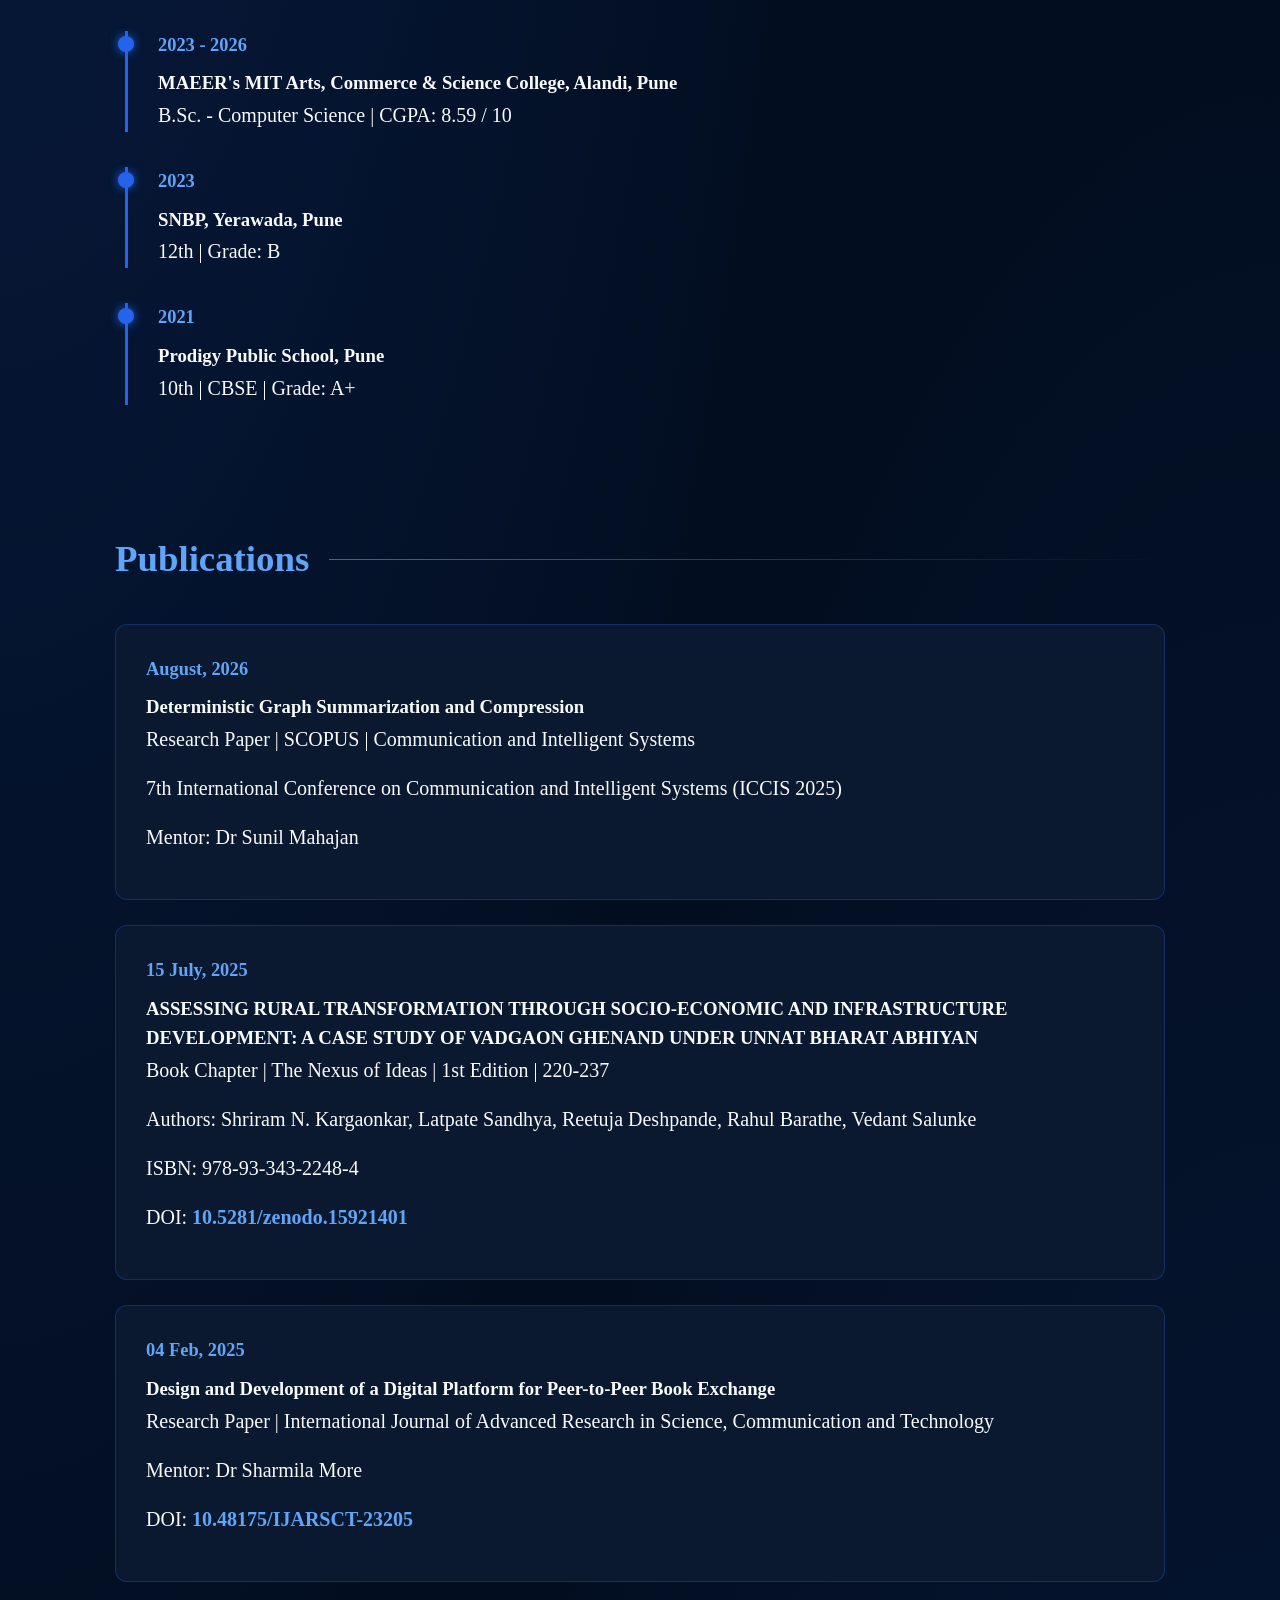
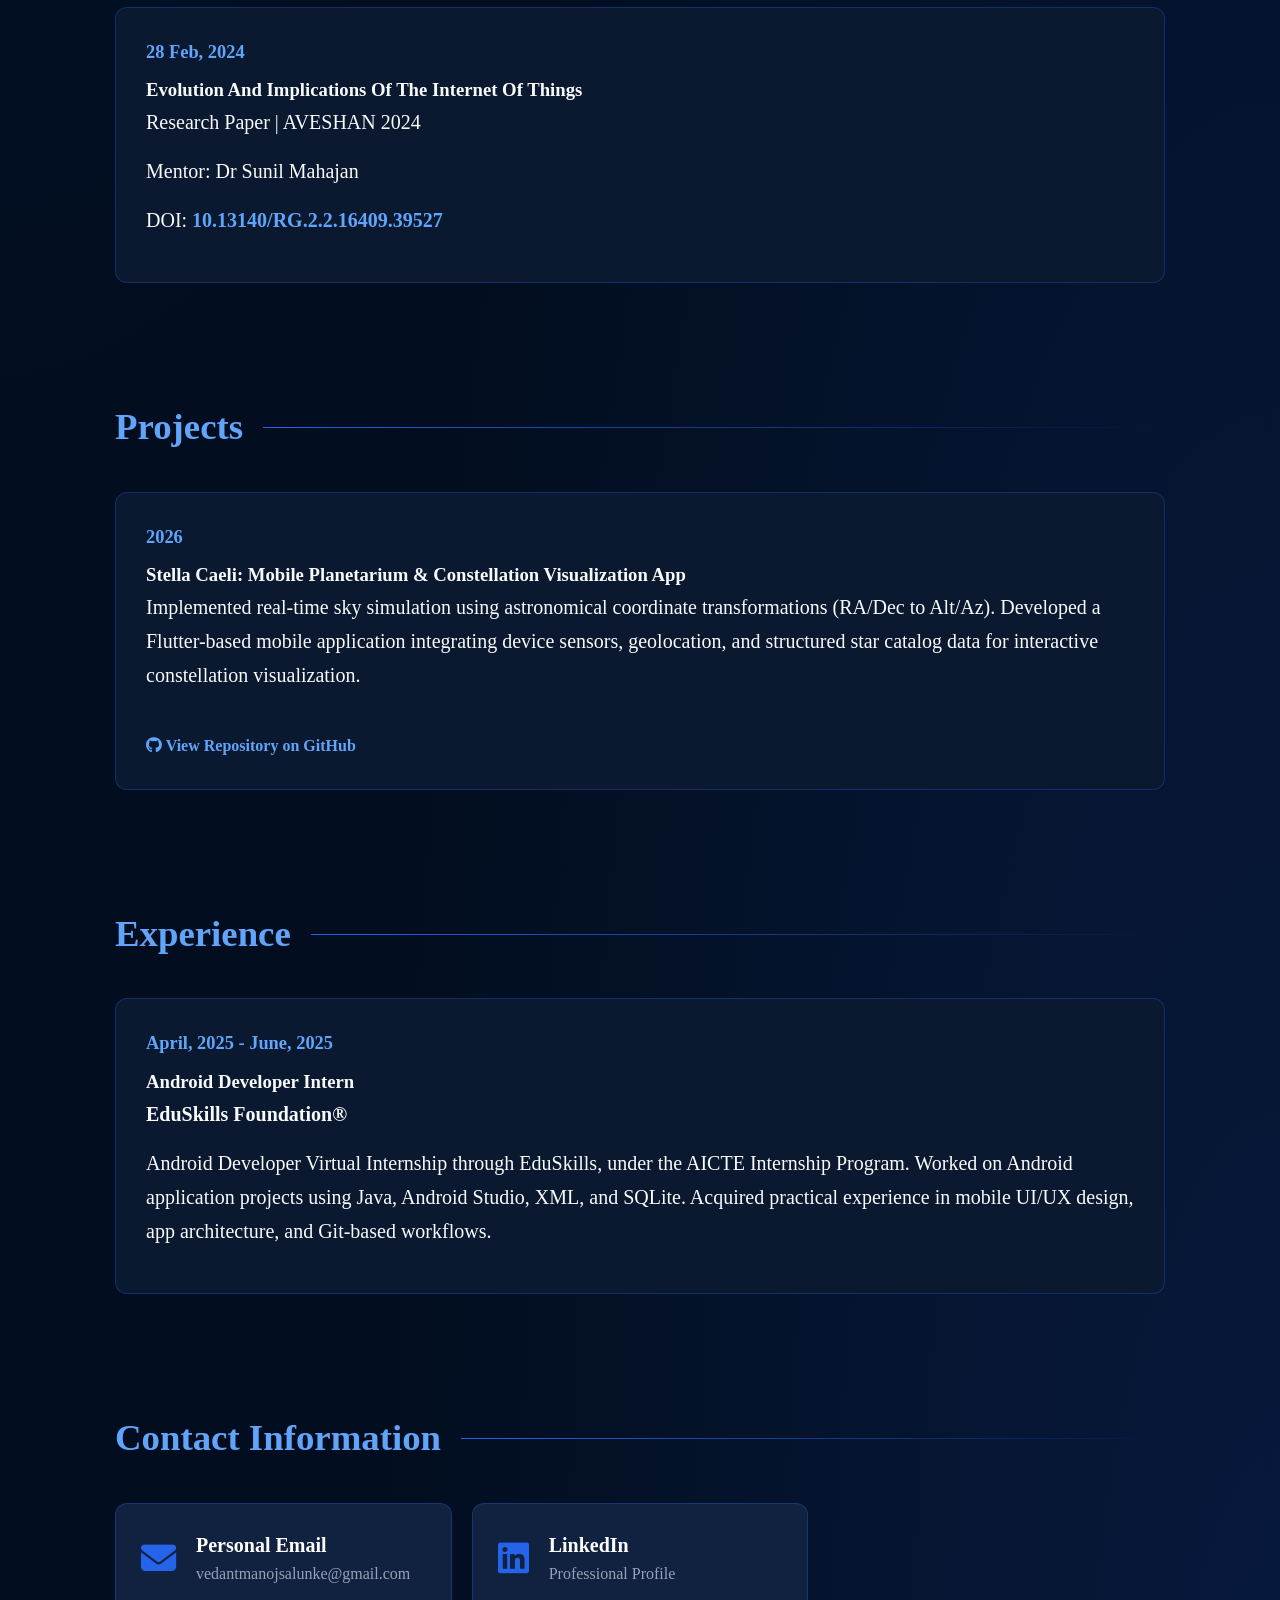
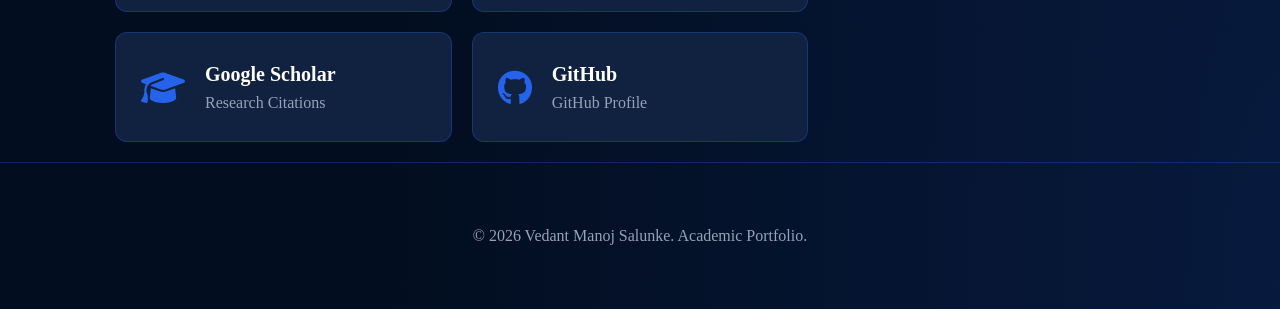
==== commit caf4c75a: "Update index.html" ====
--- a/index.html
+++ b/index.html
@@ -70,7 +70,6 @@
             border-radius: 15px;
             object-fit: cover;
             border: 3px solid var(--cobalt-blue);
-            box-shadow: 0 0 25px rgba(37, 99, 235, 0.4);
             transition: transform 0.4s ease;
         }
 
@@ -273,6 +272,23 @@
         }
 
         .link-text:hover { text-decoration: underline; }
+
+        section p, 
+        .card p, 
+        .timeline-item p {
+            font-size: 1.25rem;
+            line-height: 1.7;
+            margin-bottom: 15px;
+        }
+        
+        .skill-chip {
+            background: rgba(37, 99, 235, 0.1);
+            border: 1px solid var(--cobalt-blue);
+            color: var(--electric-blue);
+            padding: 5px 15px;
+            border-radius: 4px;
+            font-size: 1.2rem;
+        }
 
         @media (max-width: 850px) {
             .header-content { flex-direction: column; text-align: center; padding: 30px; }
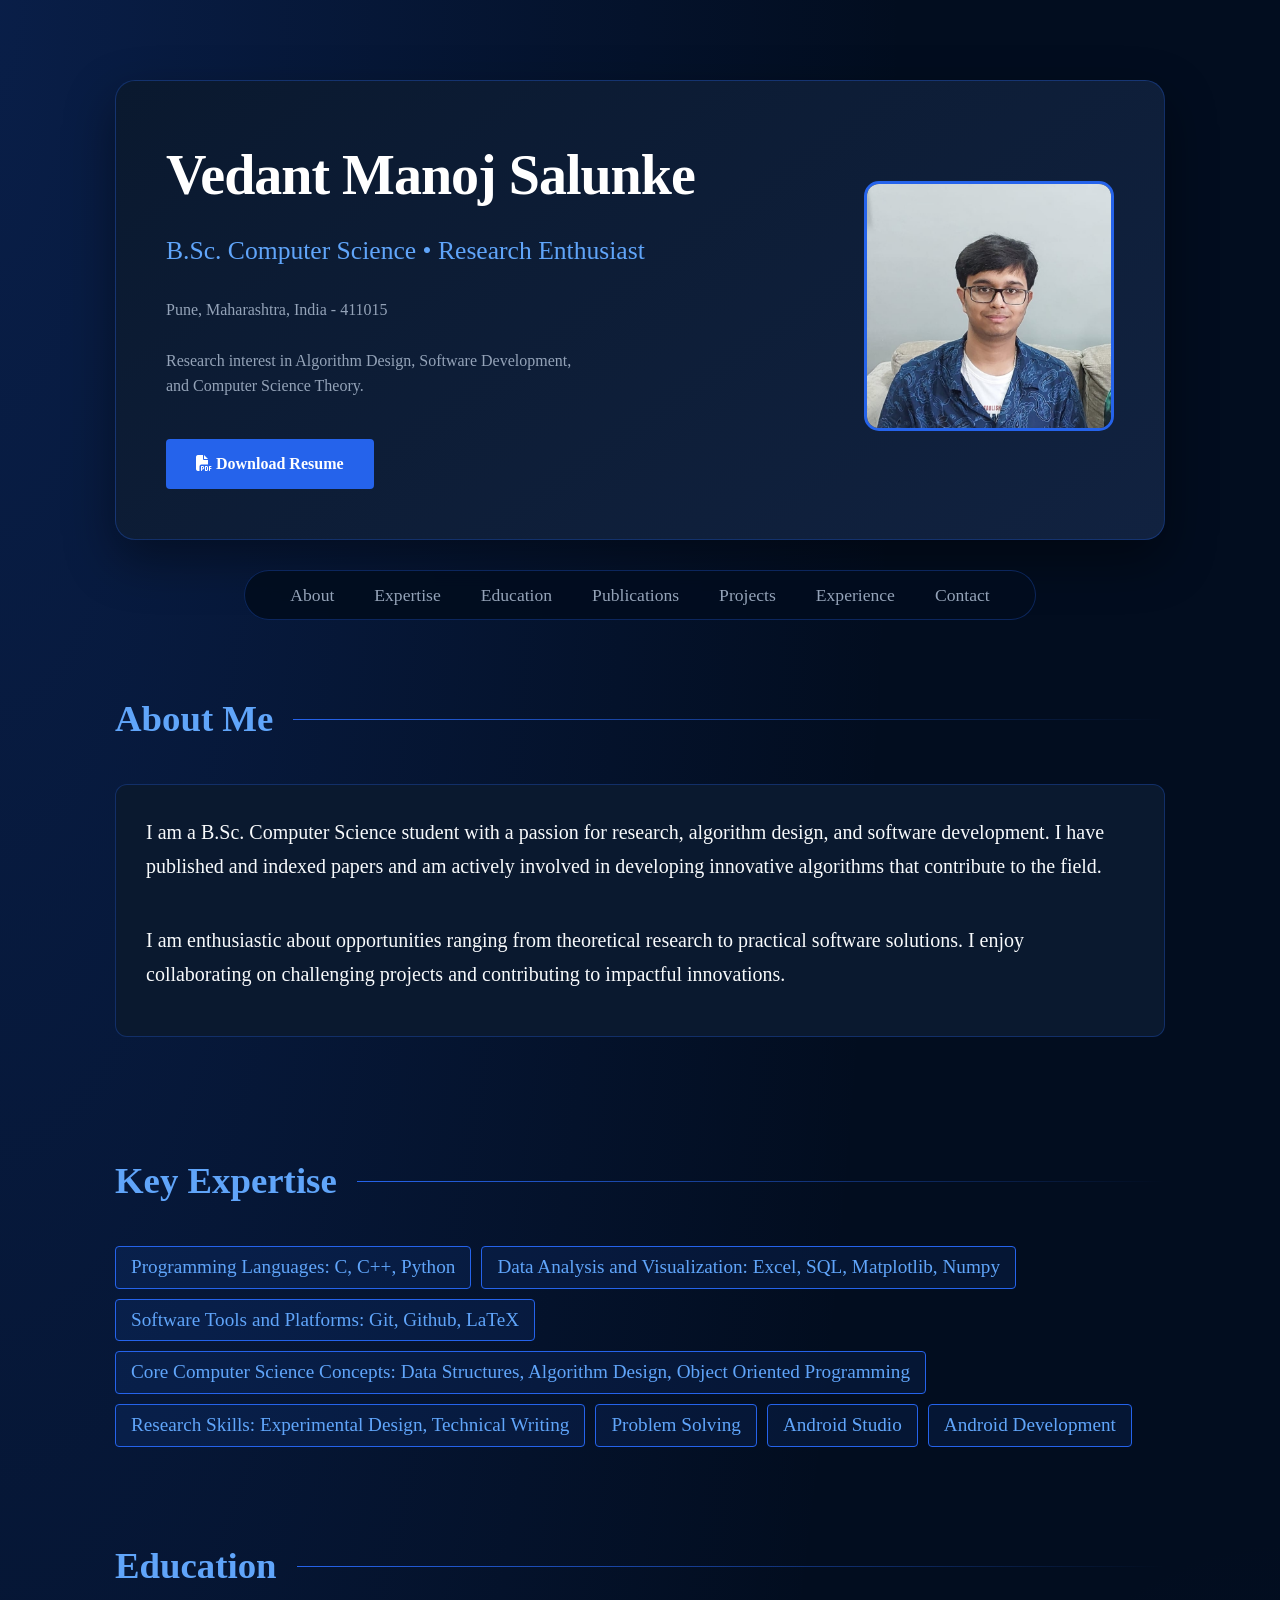
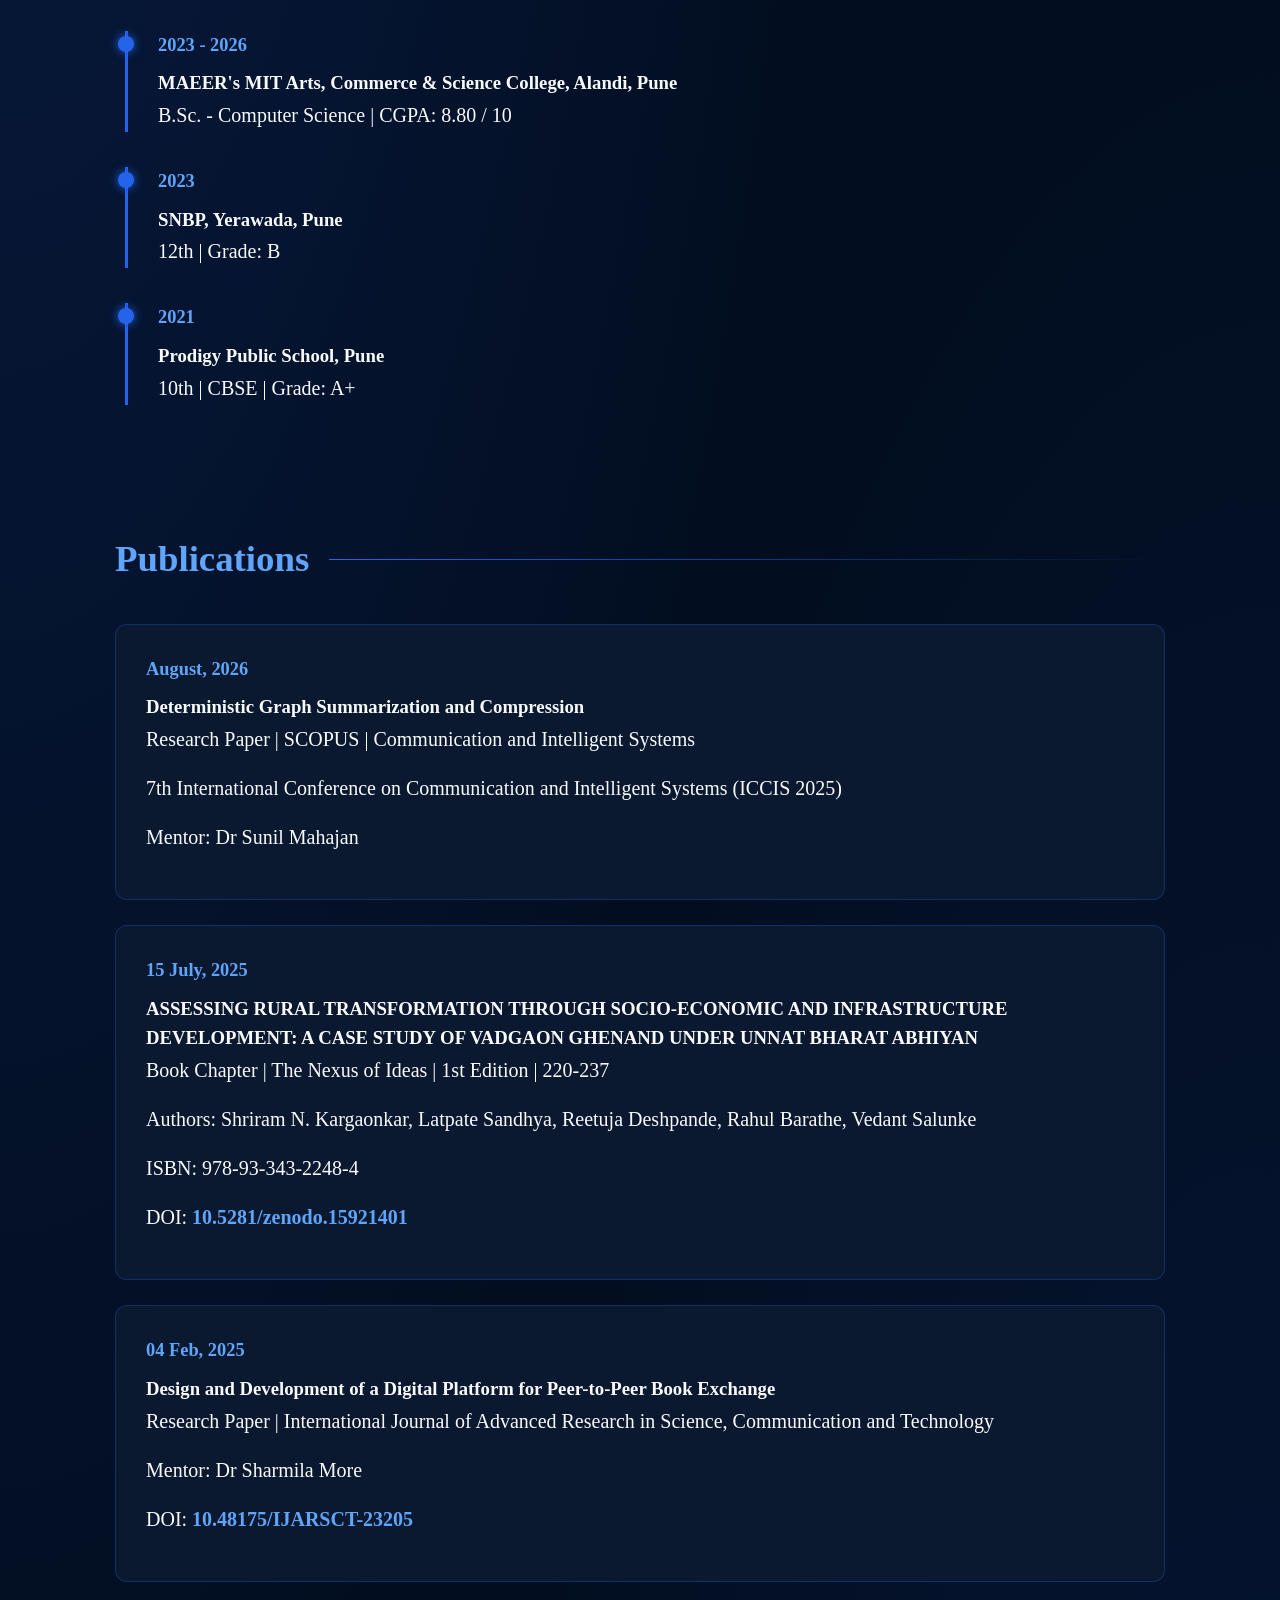
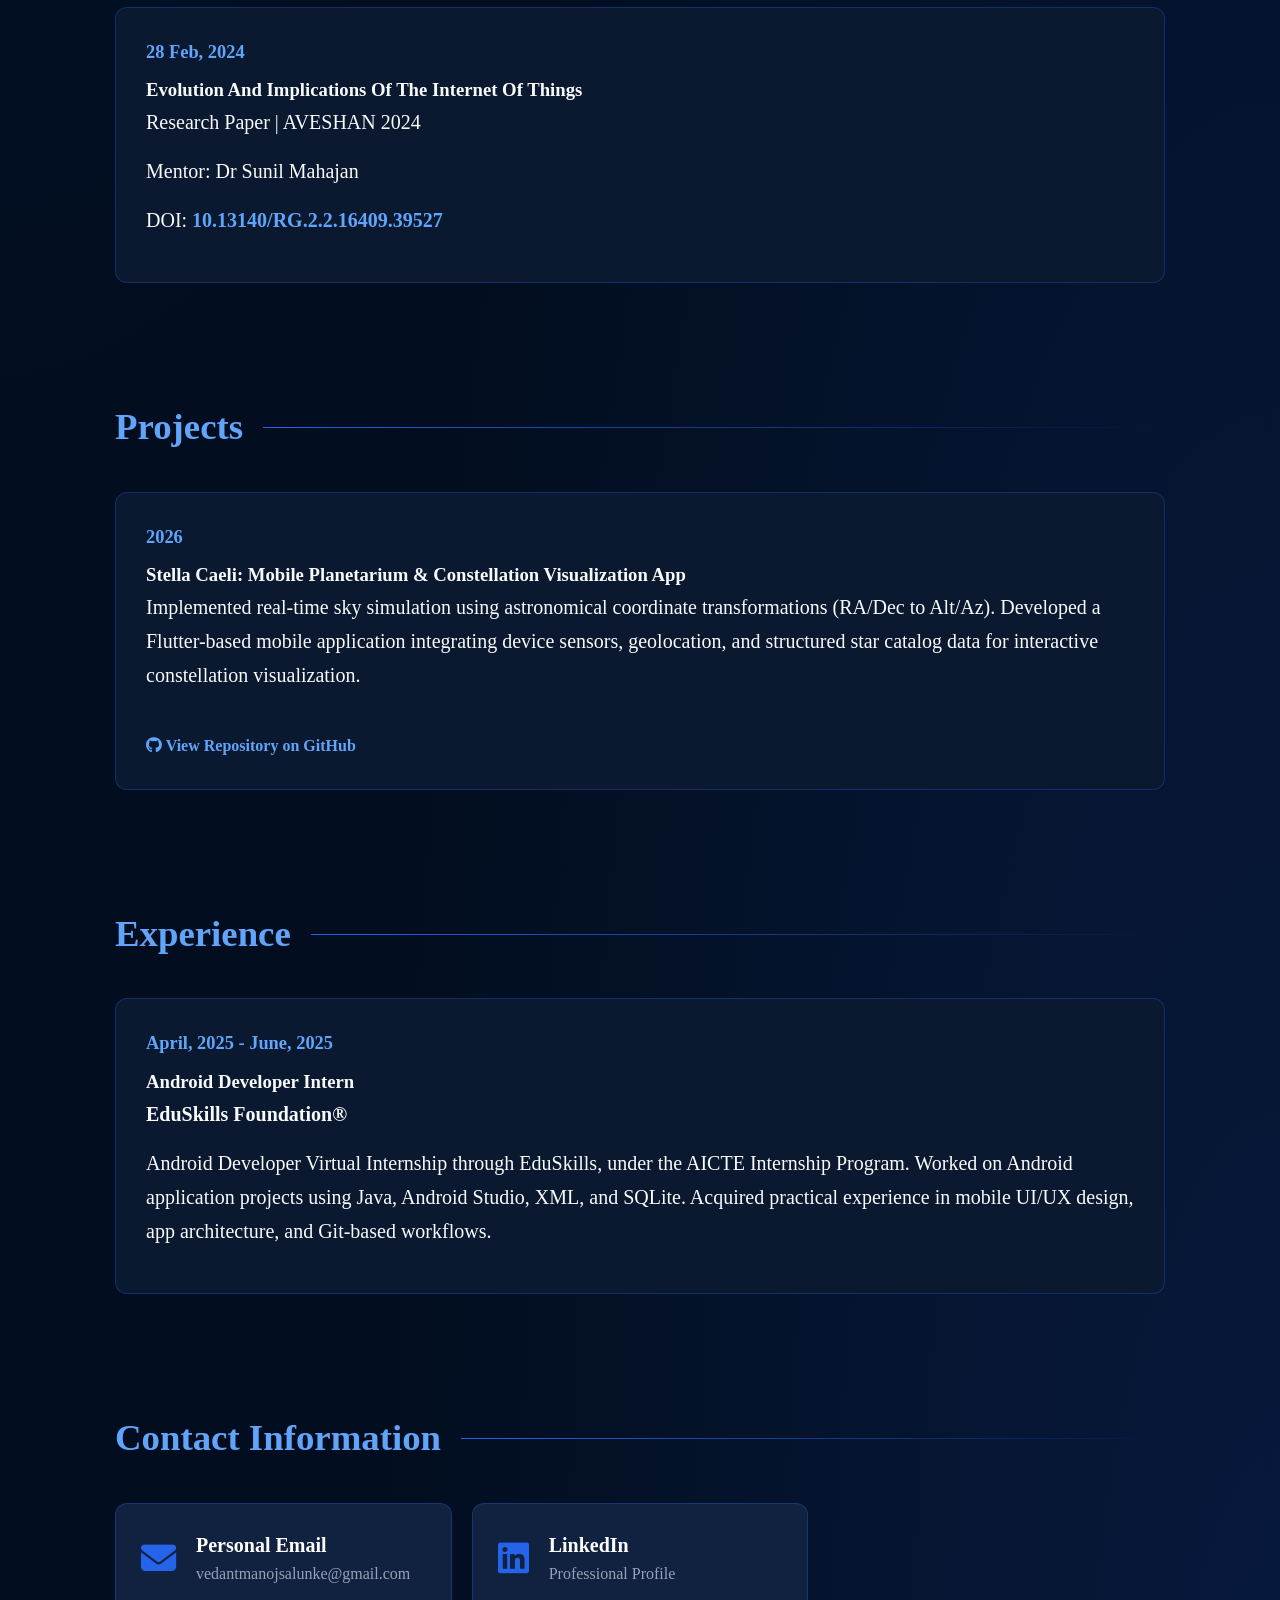
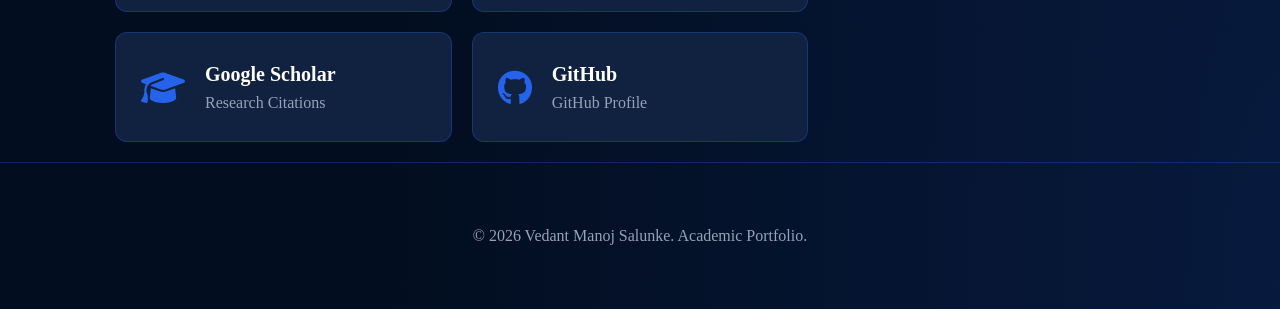
==== commit 4601467e: "Update index.html" ====
--- a/index.html
+++ b/index.html
@@ -366,7 +366,7 @@
             <div class="timeline-item">
                 <span class="date-badge">2023 - 2026</span>
                 <h3>MAEER's MIT Arts, Commerce & Science College, Alandi, Pune</h3>
-                <p>B.Sc. - Computer Science | CGPA: 8.59 / 10</p>
+                <p>B.Sc. - Computer Science | CGPA: 8.80 / 10</p>
             </div>
             <div class="timeline-item">
                 <span class="date-badge">2023</span>
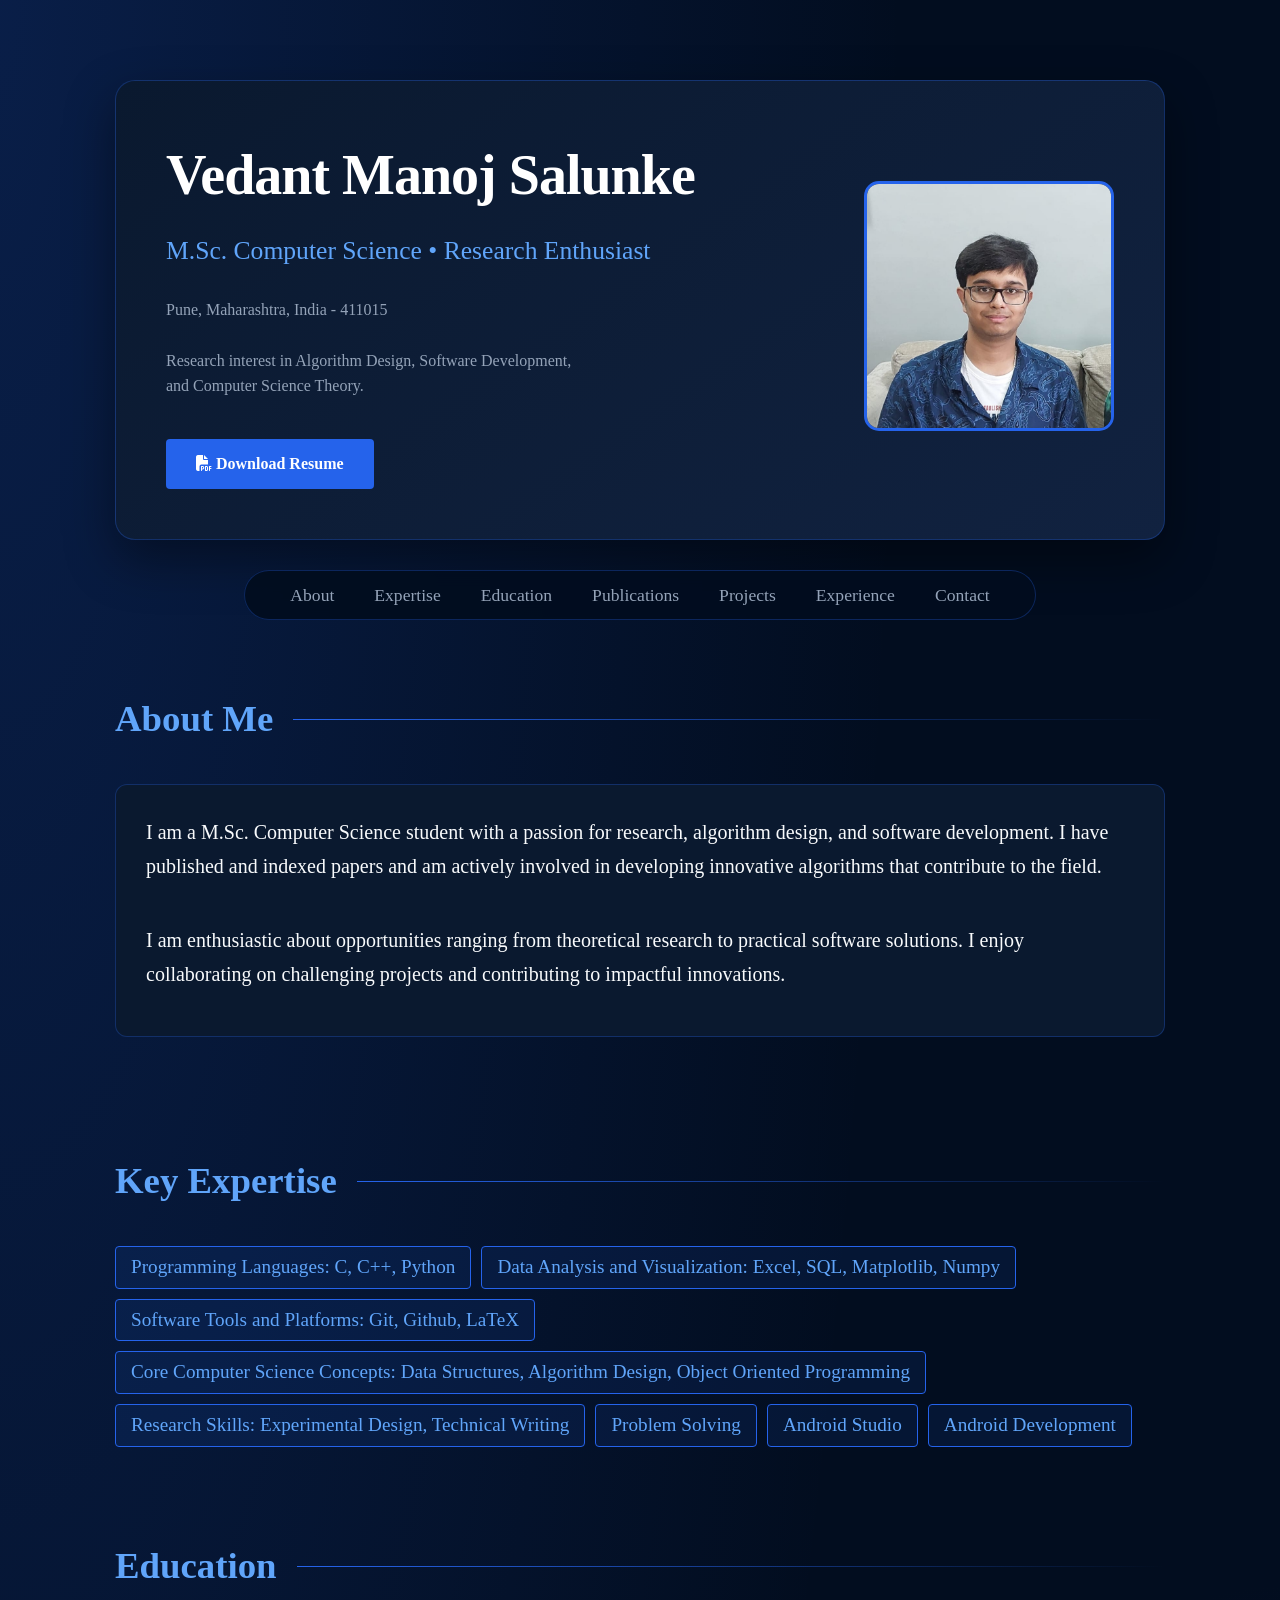
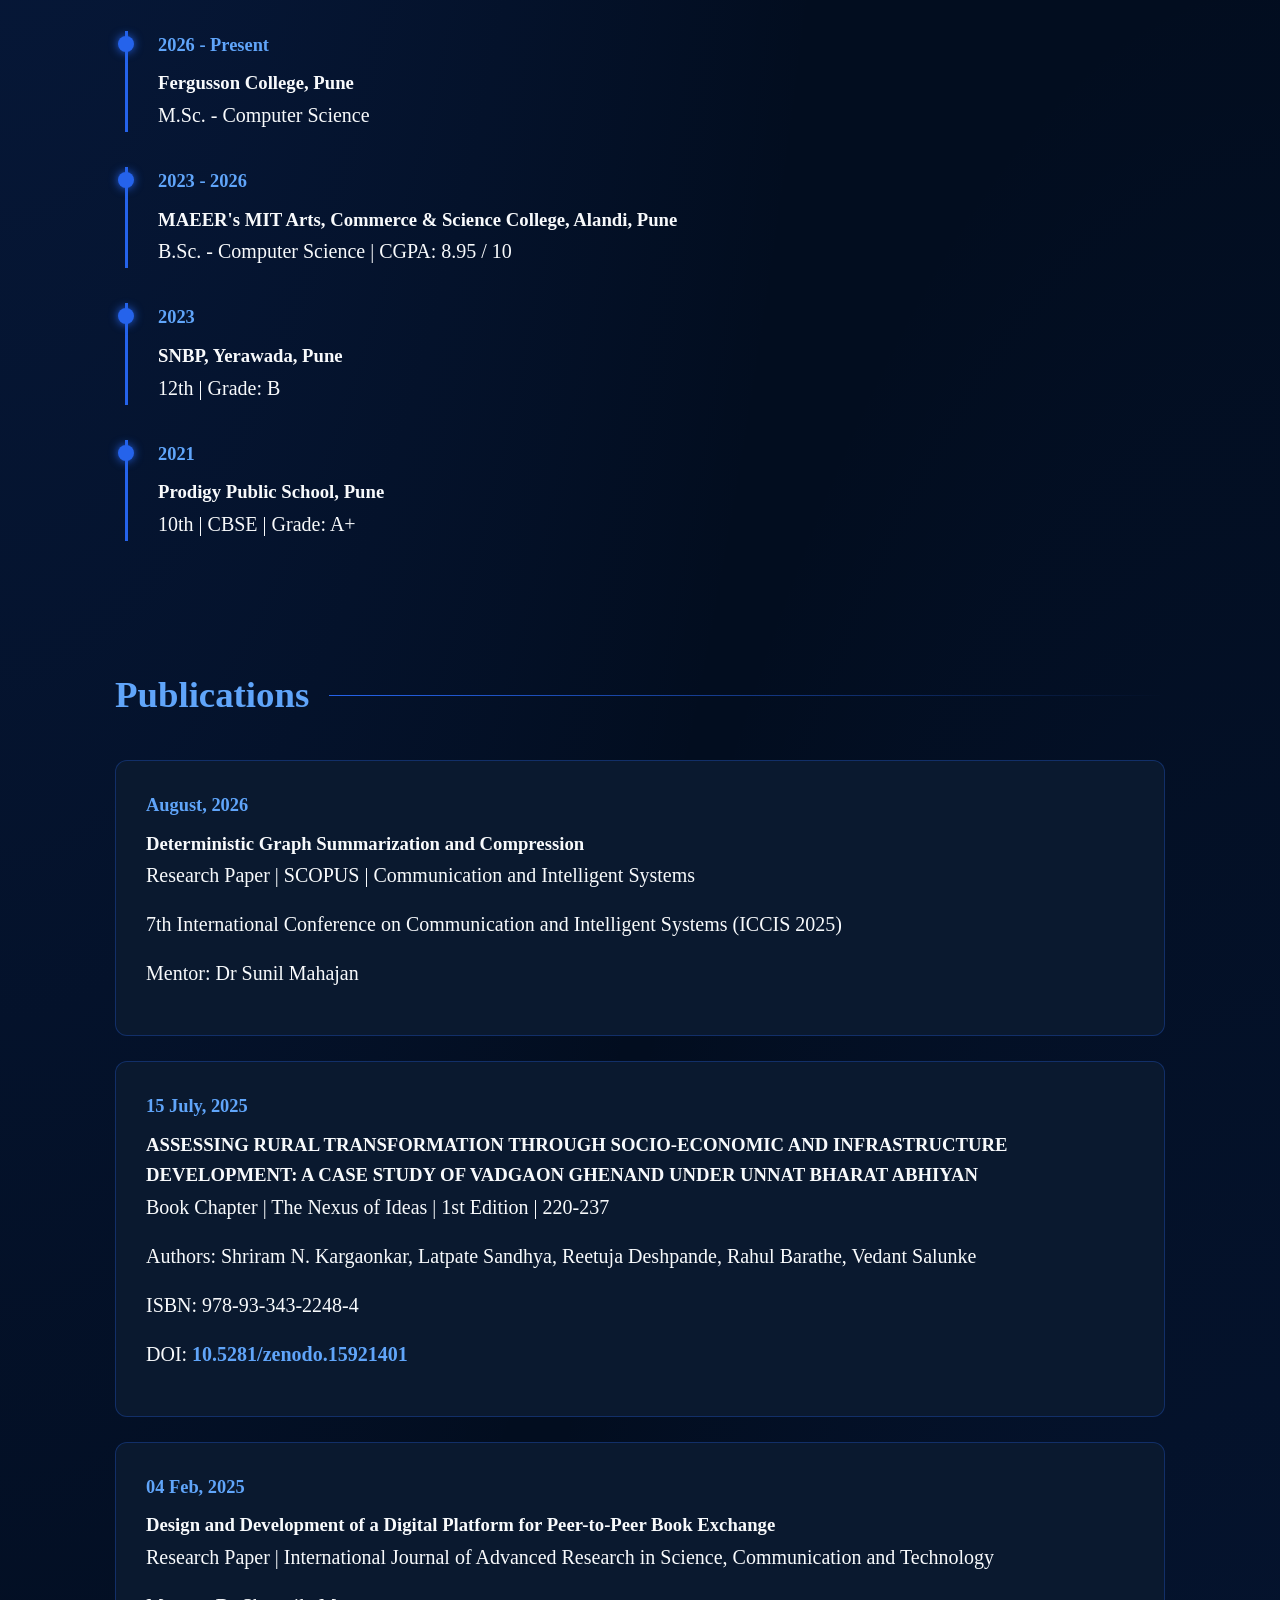
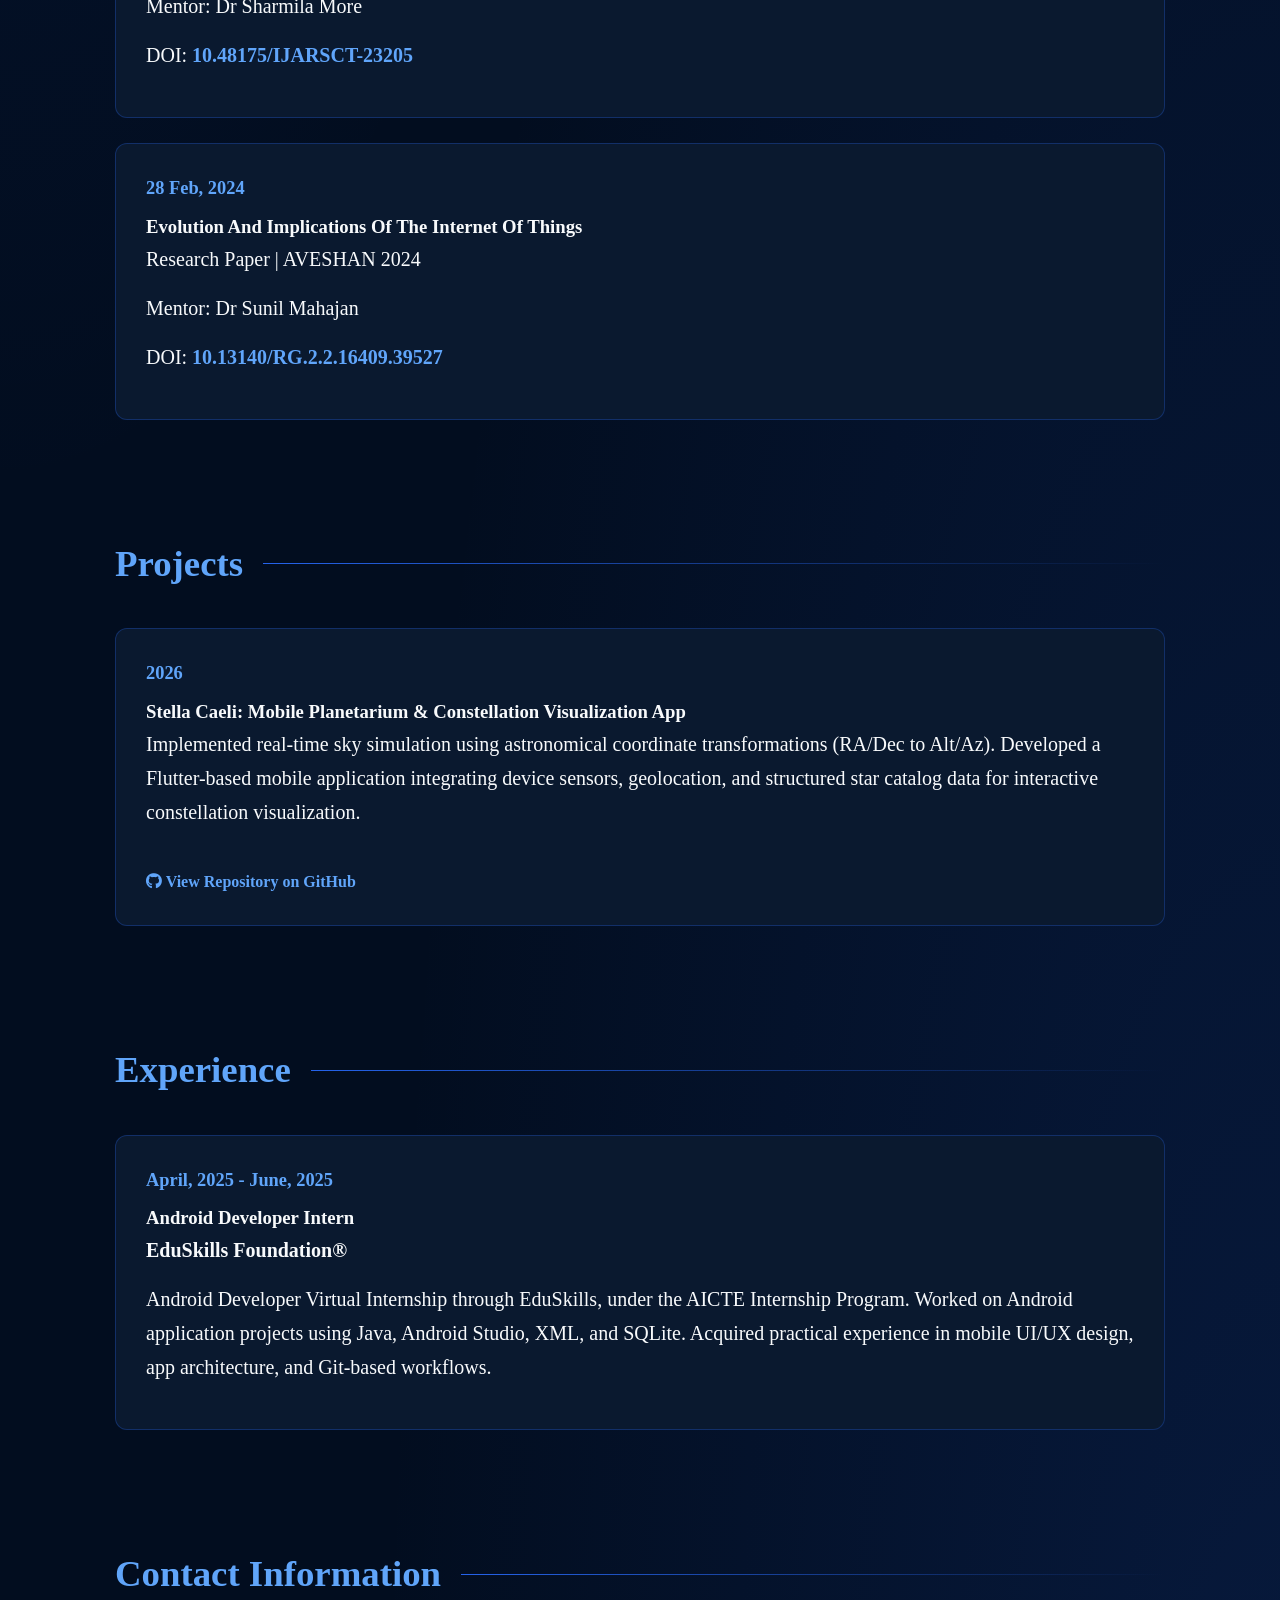
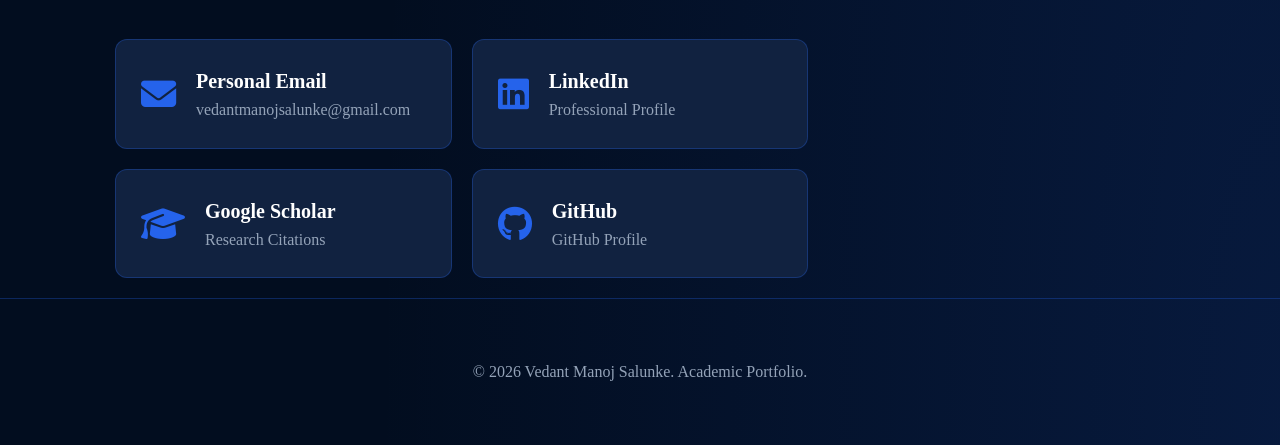
==== commit 48abf0df: "Update index.html" ====
--- a/index.html
+++ b/index.html
@@ -305,7 +305,7 @@
             <div class="header-content">
                 <div class="profile-info">
                     <h1>Vedant Manoj Salunke</h1>
-                    <p class="tagline">B.Sc. Computer Science • Research Enthusiast</p>
+                    <p class="tagline">M.Sc. Computer Science • Research Enthusiast</p>
                     <p style="color: var(--text-dim); margin-bottom: 20px;">
                         Pune, Maharashtra, India - 411015 <br> <br>
                         Research interest in Algorithm Design, Software Development, <br>
@@ -339,7 +339,7 @@
         <section id="about">
             <h2>About Me</h2>
             <div class="card">
-                <p>I am a B.Sc. Computer Science student with a passion for research, algorithm design, and software development. I have published and indexed papers and am actively involved in developing innovative algorithms that contribute to the field.</p> 
+                <p>I am a M.Sc. Computer Science student with a passion for research, algorithm design, and software development. I have published and indexed papers and am actively involved in developing innovative algorithms that contribute to the field.</p> 
                 <br>
                 <p>I am enthusiastic about opportunities ranging from theoretical research to practical software solutions. I enjoy collaborating on challenging projects and contributing to impactful innovations.</p>
             </div>
@@ -364,9 +364,14 @@
         <section id="education">
             <h2>Education</h2>
             <div class="timeline-item">
+                <span class="date-badge">2026 - Present</span>
+                <h3>Fergusson College, Pune</h3>
+                <p>M.Sc. - Computer Science</p>
+            </div>
+            <div class="timeline-item">
                 <span class="date-badge">2023 - 2026</span>
                 <h3>MAEER's MIT Arts, Commerce & Science College, Alandi, Pune</h3>
-                <p>B.Sc. - Computer Science | CGPA: 8.80 / 10</p>
+                <p>B.Sc. - Computer Science | CGPA: 8.95 / 10</p>
             </div>
             <div class="timeline-item">
                 <span class="date-badge">2023</span>
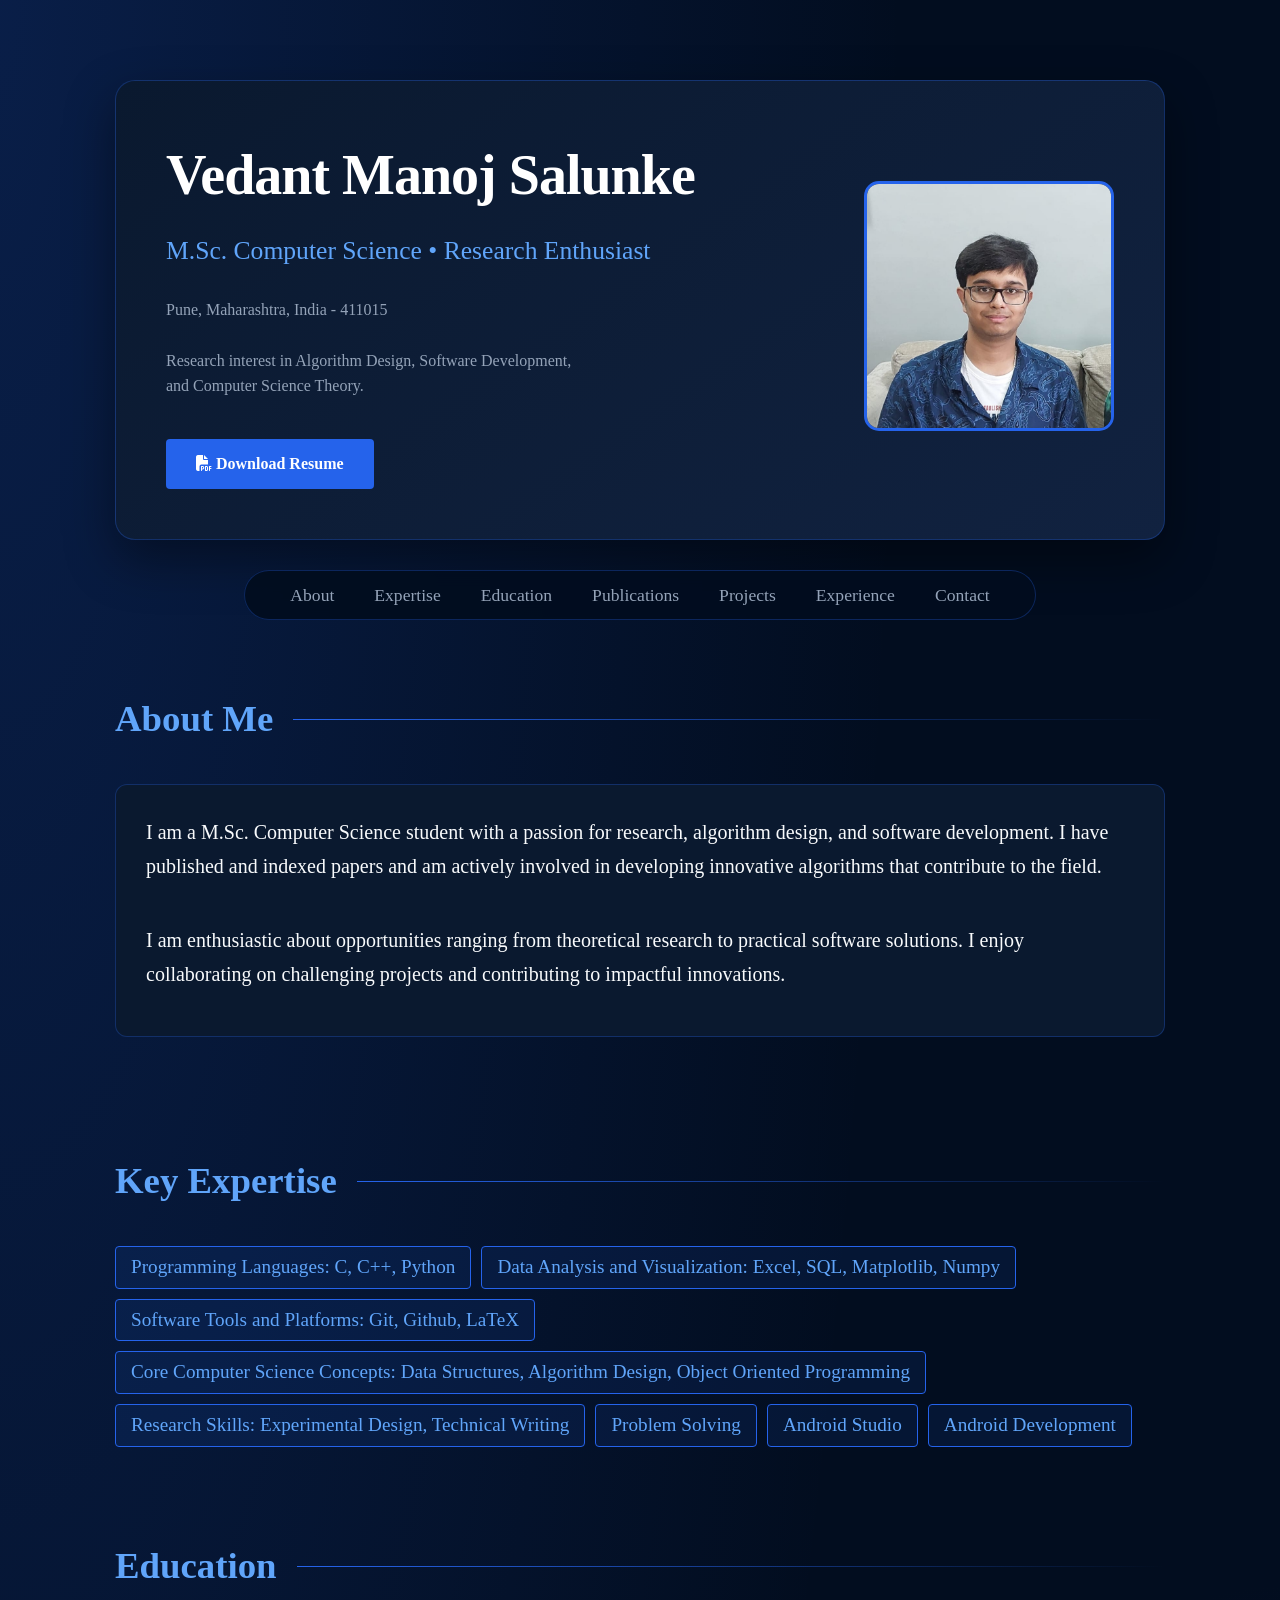
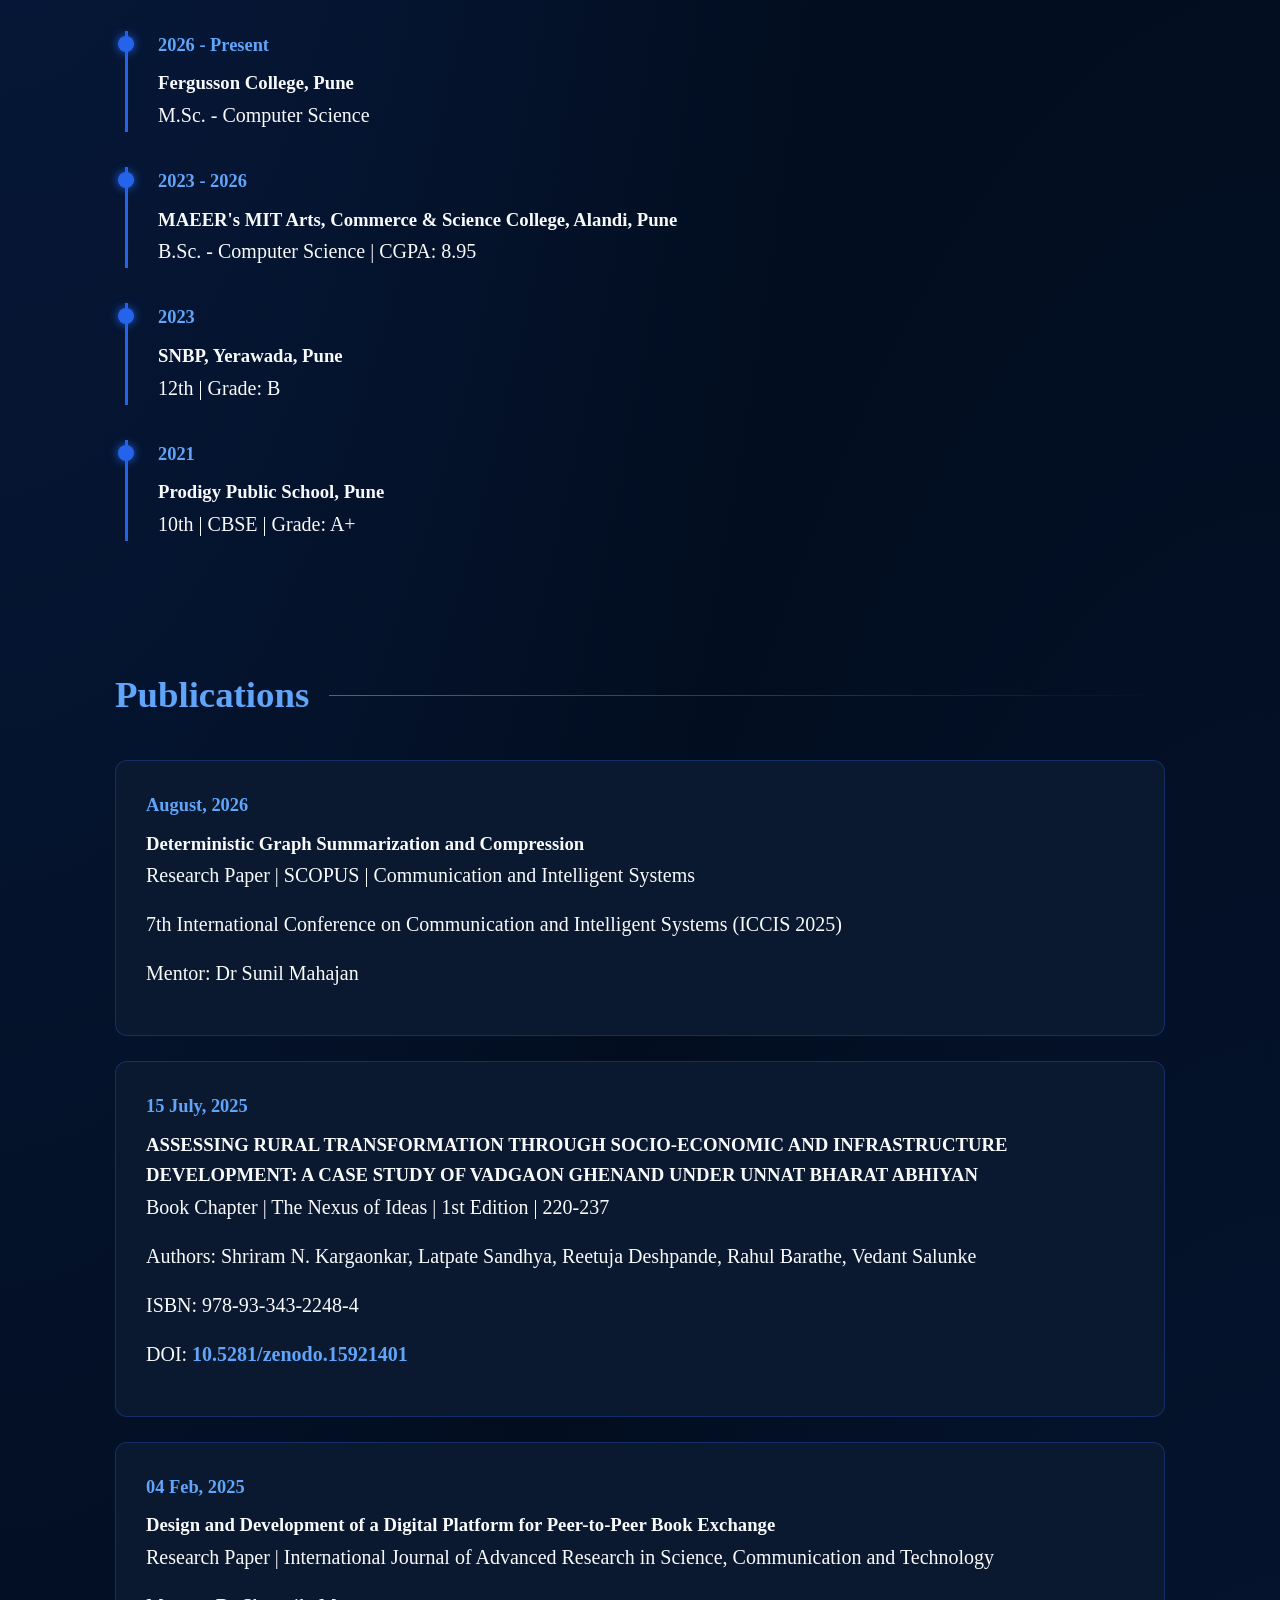
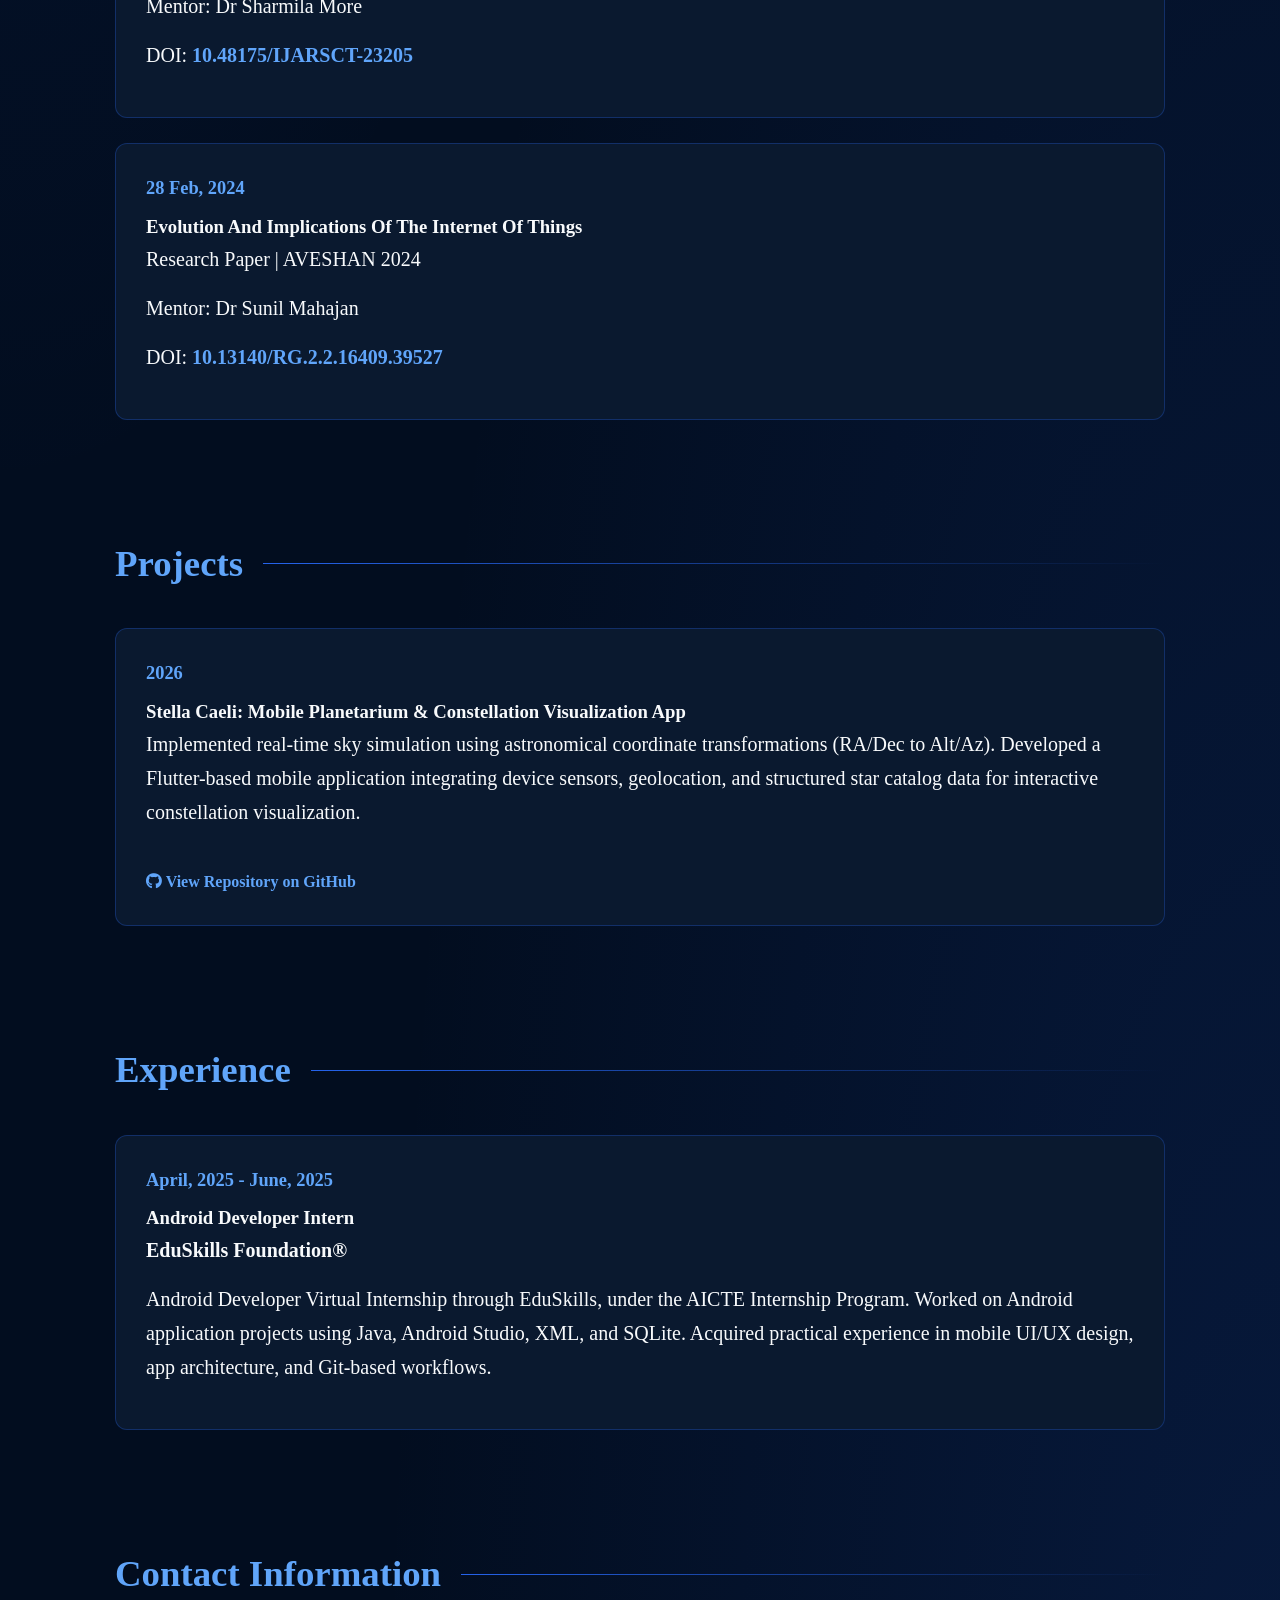
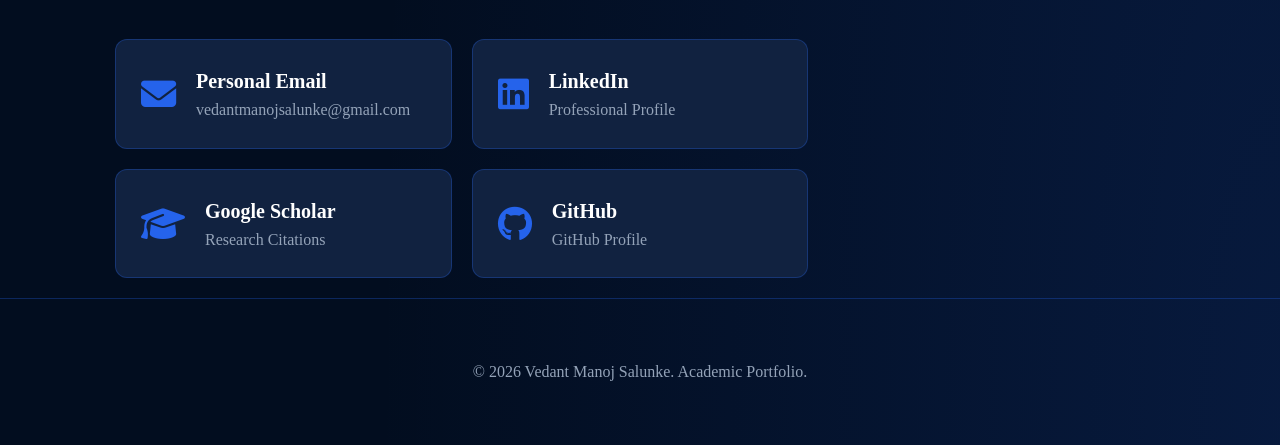
==== commit c87a762d: "Update index.html" ====
--- a/index.html
+++ b/index.html
@@ -371,7 +371,7 @@
             <div class="timeline-item">
                 <span class="date-badge">2023 - 2026</span>
                 <h3>MAEER's MIT Arts, Commerce & Science College, Alandi, Pune</h3>
-                <p>B.Sc. - Computer Science | CGPA: 8.95 / 10</p>
+                <p>B.Sc. - Computer Science | CGPA: 8.95</p>
             </div>
             <div class="timeline-item">
                 <span class="date-badge">2023</span>
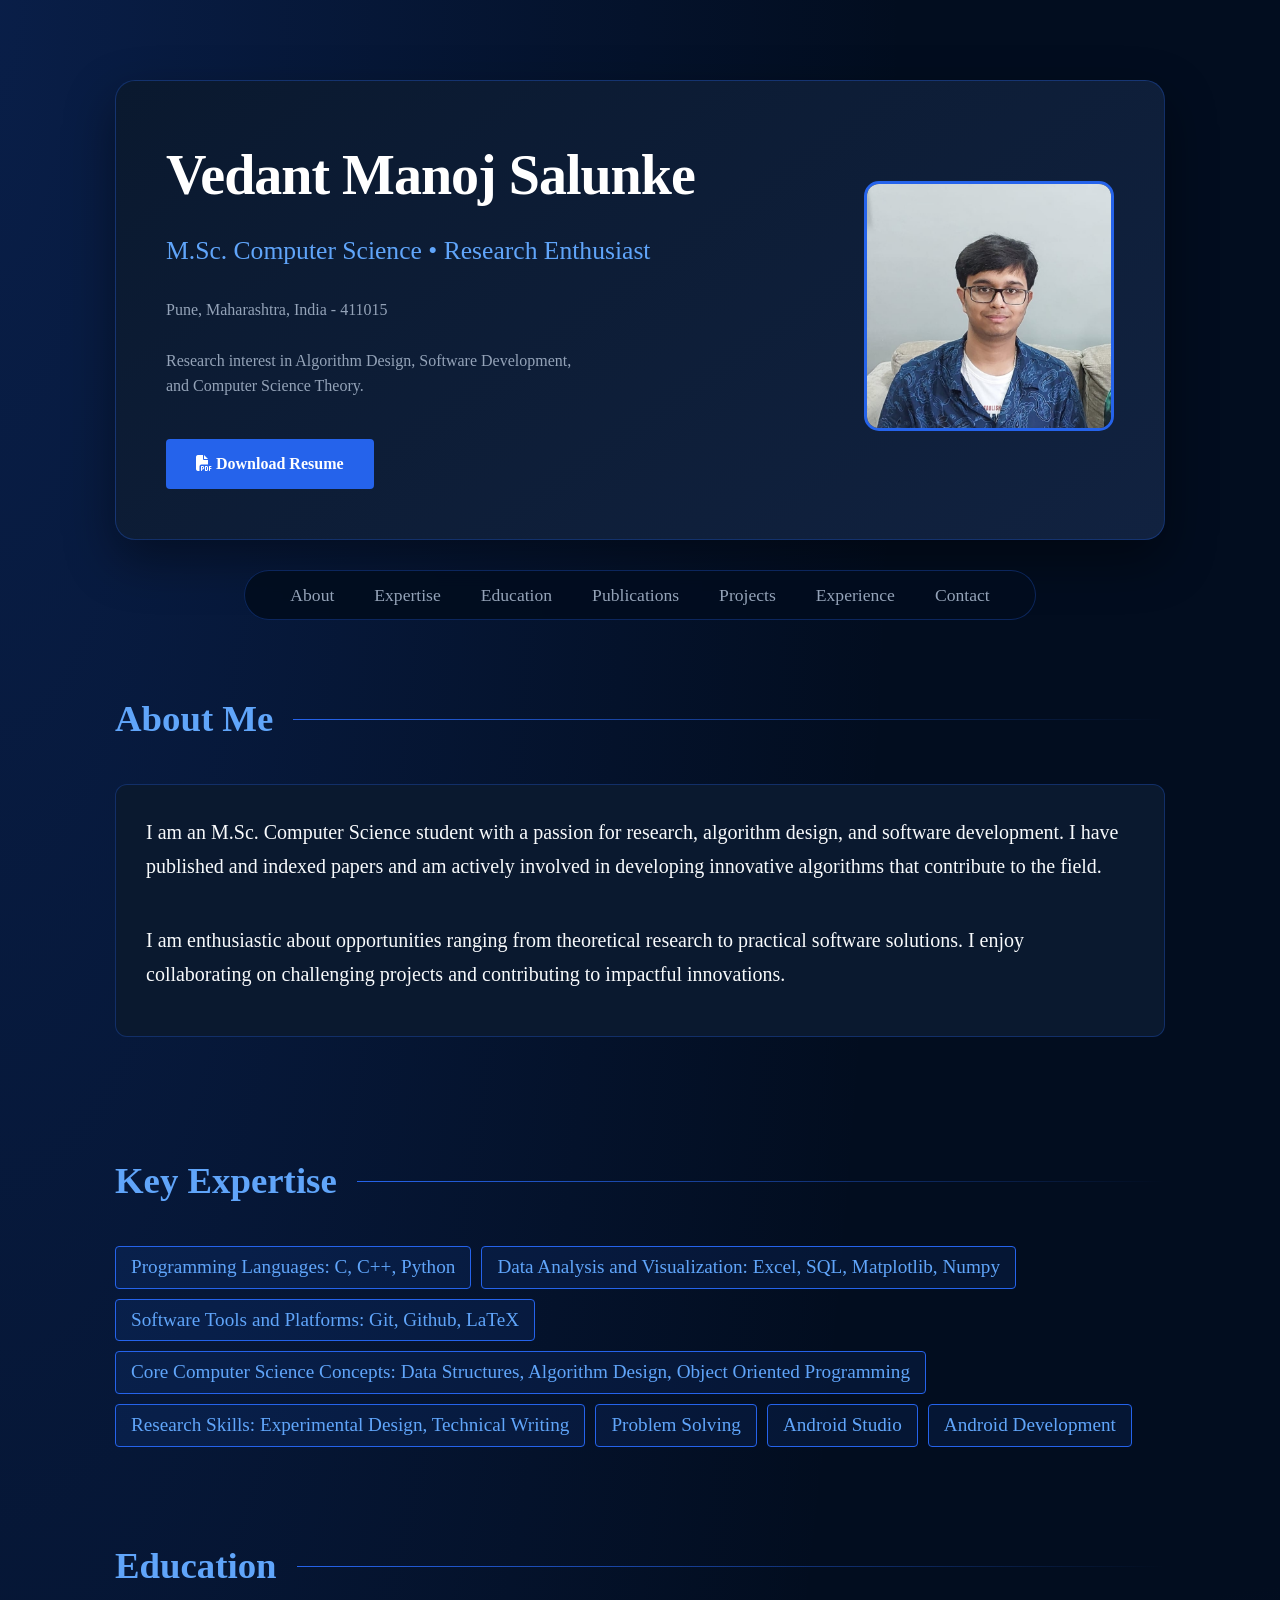
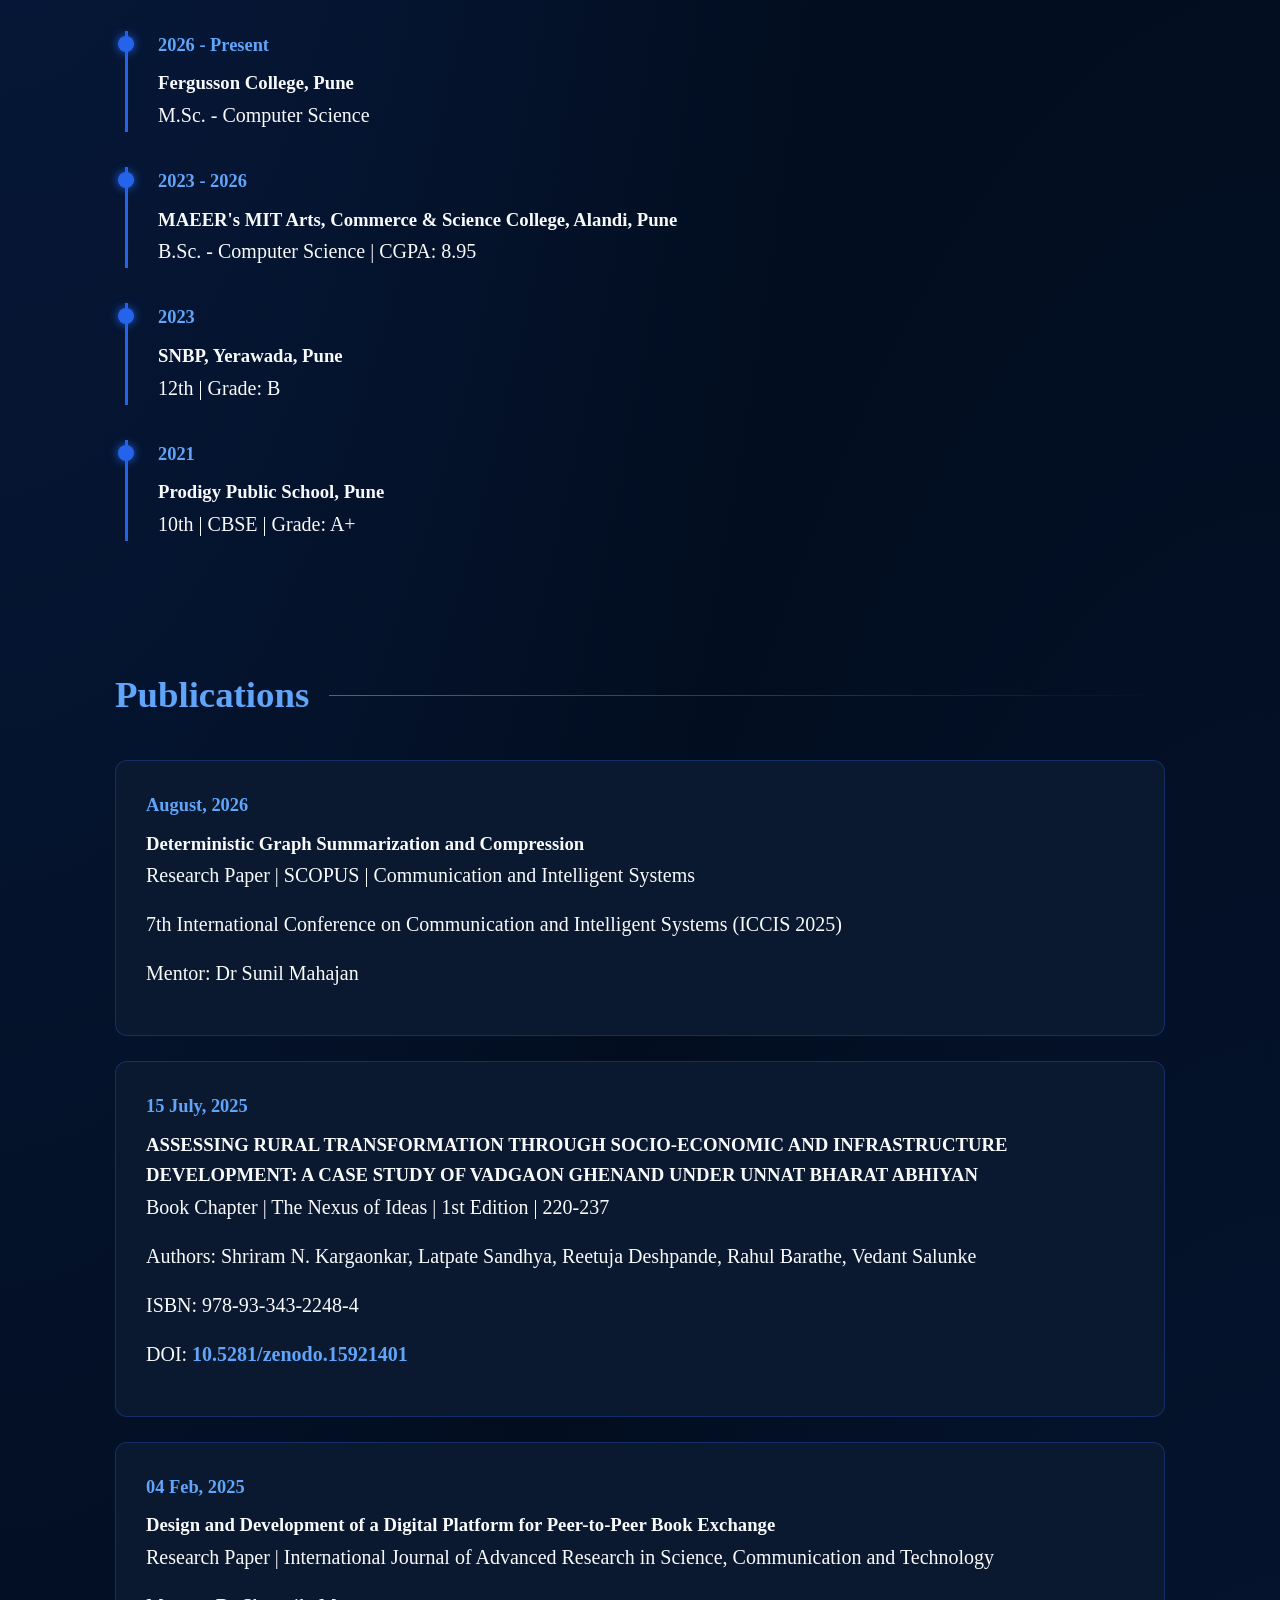
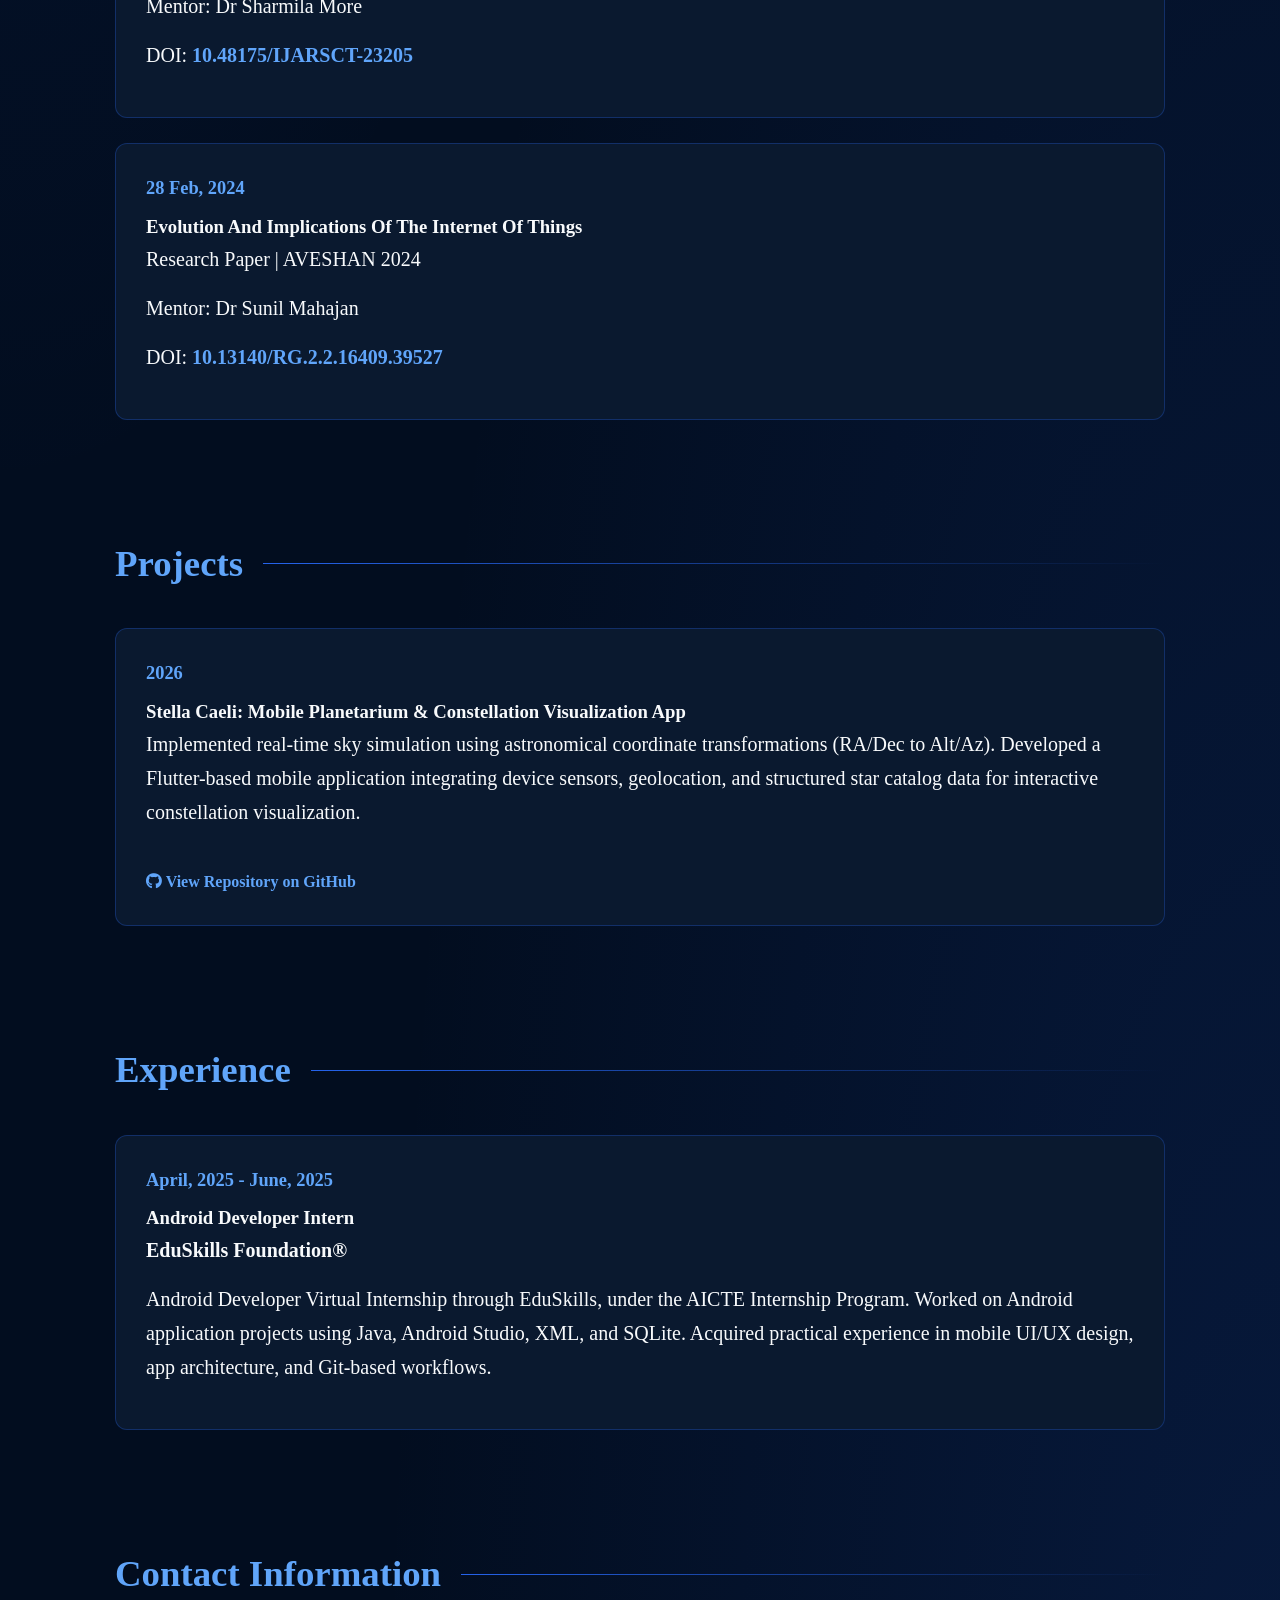
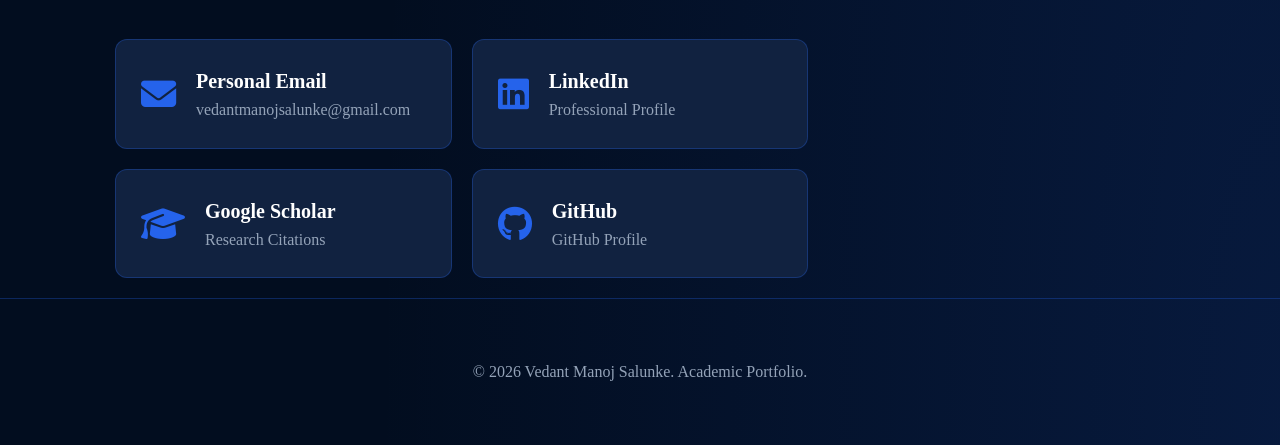
==== commit 821266b3: "Update index.html" ====
--- a/index.html
+++ b/index.html
@@ -339,7 +339,7 @@
         <section id="about">
             <h2>About Me</h2>
             <div class="card">
-                <p>I am a M.Sc. Computer Science student with a passion for research, algorithm design, and software development. I have published and indexed papers and am actively involved in developing innovative algorithms that contribute to the field.</p> 
+                <p>I am an M.Sc. Computer Science student with a passion for research, algorithm design, and software development. I have published and indexed papers and am actively involved in developing innovative algorithms that contribute to the field.</p> 
                 <br>
                 <p>I am enthusiastic about opportunities ranging from theoretical research to practical software solutions. I enjoy collaborating on challenging projects and contributing to impactful innovations.</p>
             </div>
